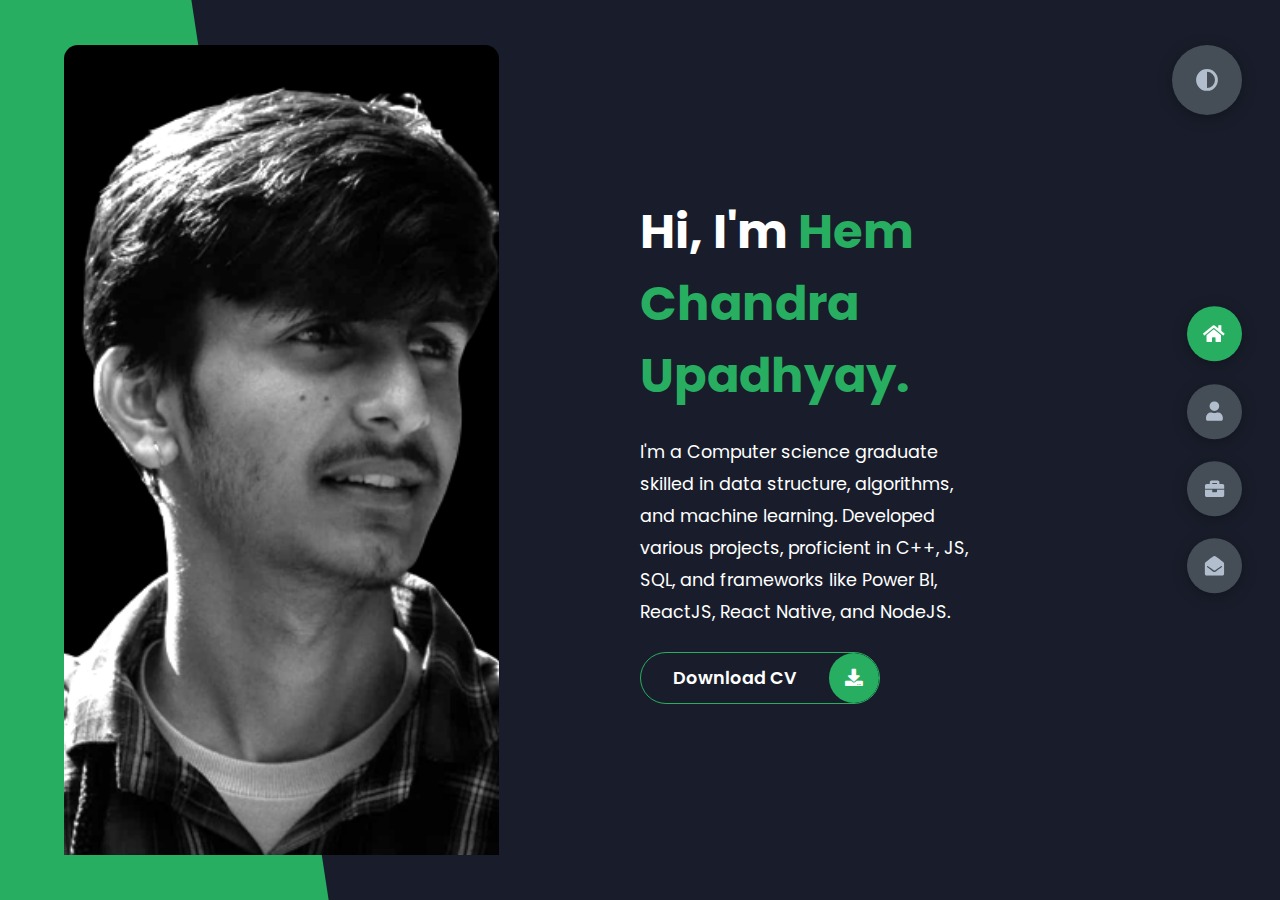
==== index.html @ 03ae7aeb "chg: some change for the file deleted unwnted comments" ====
<!DOCTYPE html>
<html lang="en">
  <head>
    <meta charset="UTF-8" />
    <meta http-equiv="X-UA-Compatible" content="IE=edge" />
    <meta name="viewport" content="width=device-width, initial-scale=1.0" />
    <title>Portfolio</title>
    <link rel="stylesheet" href="styles/styles.css" />
    <link rel="preconnect" href="https://fonts.googleapis.com" />
    <link rel="preconnect" href="https://fonts.gstatic.com" crossorigin />
    <link
      rel="stylesheet"
      href="https://cdnjs.cloudflare.com/ajax/libs/font-awesome/5.15.4/css/all.min.css"
      integrity="sha512-1ycn6IcaQQ40/MKBW2W4Rhis/DbILU74C1vSrLJxCq57o941Ym01SwNsOMqvEBFlcgUa6xLiPY/NS5R+E6ztJQ=="
      crossorigin="anonymous"
      referrerpolicy="no-referrer"
    />
    <link
      href="https://fonts.googleapis.com/css2?family=Poppins:wght@400;500;600;700;800&display=swap"
      rel="stylesheet"
    />
  </head>
  <body class="main-content">
    <header class="container header active" id="home">
      <div class="header-content">
        <div class="left-header">
          <div class="h-shape"></div>
          <div class="image">
            <img src="img/hero.png" alt="" />
          </div>
        </div>
        <div class="right-header">
          <h1 class="name">Hi, I'm <span>Hem Chandra Upadhyay.</span></h1>
          <p>
            I'm a Computer science graduate skilled in data structure,
            algorithms, and machine learning. Developed various projects,
            proficient in C++, JS, SQL, and frameworks like Power BI, ReactJS,
            React Native, and NodeJS.
          </p>
          <div class="btn-con">
            <a
              href="https://drive.google.com/file/d/16_NJJKU7TCB7klhrpzA3A25VIS-F14KP/view?usp=sharing"
              target="_blank"
              class="main-btn"
            >
              <span class="btn-text">Download CV</span>
              <span class="btn-icon"><i class="fas fa-download"></i></span>
            </a>
          </div>
        </div>
      </div>
    </header>
    <main>
      <section class="container about" id="about">
        <div class="main-title">
          <h2>About <span>me</span><span class="bg-text">my stats</span></h2>
        </div>
        <div class="about-container">
          <div class="left-about">
            <h4>Information About me</h4>
            <p>
              I'm a Computer science graduate skilled in data structure,
              algorithms, and machine learning. Developed various projects,
              proficient in C++, JS, SQL, and frameworks like Power BI, ReactJS,
              React Native, and NodeJS.<br />
            </p>
            <div class="btn-con">
              <a
                href="https://drive.google.com/file/d/16_NJJKU7TCB7klhrpzA3A25VIS-F14KP/view?usp=sharing"
                target="_blank"
                class="main-btn"
              >
                <span class="btn-text">Download CV</span>
                <span class="btn-icon"><i class="fas fa-download"></i></span>
              </a>
            </div>
          </div>
          <div class="right-about">
            <div class="about-item">
              <div class="abt-text">
                <p class="large-text">30+</p>
                <p class="small-text">
                  Projects <br />
                  Completed
                </p>
              </div>
            </div>
            <!-- <div class="about-item">
              <div class="abt-text">
                <p class="large-text">10+</p>
                <p class="small-text">
                  Years of <br />
                  experience
                </p>
              </div>
            </div>
            <div class="about-item">
              <div class="abt-text">
                <p class="large-text">300+</p>
                <p class="small-text">
                  Happy <br />
                  Clients
                </p>
              </div>
            </div> -->
            <div class="about-item">
              <div class="abt-text">
                <p class="large-text">350+</p>
                <p class="small-text">
                  Coding <br />
                  Question
                </p>
              </div>
            </div>
          </div>
        </div>
        <div class="about-stats">
          <h4 class="stat-title">My Skills</h4>
          <div class="progress-bars">
            <div class="progress-bar">
              <p class="prog-title">html5</p>
              <div class="progress-con">
                <p class="prog-text">80%</p>
                <div class="progress">
                  <span class="html"></span>
                </div>
              </div>
            </div>
            <div class="progress-bar">
              <p class="prog-title">css3</p>
              <div class="progress-con">
                <p class="prog-text">95%</p>
                <div class="progress">
                  <span class="css"></span>
                </div>
              </div>
            </div>
            <div class="progress-bar">
              <p class="prog-title">javascript</p>
              <div class="progress-con">
                <p class="prog-text">75%</p>
                <div class="progress">
                  <span class="js"></span>
                </div>
              </div>
            </div>
            <div class="progress-bar">
              <p class="prog-title">ReactJS</p>
              <div class="progress-con">
                <p class="prog-text">90%</p>
                <div class="progress">
                  <span class="react"></span>
                </div>
              </div>
            </div>
            <div class="progress-bar">
              <p class="prog-title">NodeJS</p>
              <div class="progress-con">
                <p class="prog-text">87%</p>
                <div class="progress">
                  <span class="node"></span>
                </div>
              </div>
            </div>
            <div class="progress-bar">
              <p class="prog-title">React Native</p>
              <div class="progress-con">
                <p class="prog-text">70%</p>
                <div class="progress">
                  <span class="python"></span>
                </div>
              </div>
            </div>
          </div>
        </div>
        <h4 class="stat-title">Education</h4>
        <div class="timeline">
          <div class="timeline-item">
            <div class="tl-icon">
              <i class="fas fa-briefcase"></i>
            </div>
            <p class="tl-duration">2020 - 2024</p>
            <h5>Bachelor of Technology<span> - Graphic Era Hill University</span></h5>
            <p>
              CGPA/MARK(%): 8.76
            </p>
          </div>
          <div class="timeline-item">
            <div class="tl-icon">
              <i class="fas fa-briefcase"></i>
            </div>
            <p class="tl-duration">2019 - 2020</p>
            <h5>12th CBSE<span> - Maharishi Vidhya Mandir school</span></h5>
            <p>
              CGPA/MARK(%): 75.83%
            </p>
          </div>
          <div class="timeline-item">
            <div class="tl-icon">
              <i class="fas fa-briefcase"></i>
            </div>
            <p class="tl-duration">2017 - 2018</p>
            <h5>10th CBSE<span> - Jim Corbett international school</span></h5>
            <p>
              CGPA/MARK(%): 70.83%
            </p>
          </div>
      </section>
      <section class="container" id="portfolio">
        <div class="main-title">
          <h2>My <span>Projects</span><span class="bg-text">My Work</span></h2>
        </div>
        <p class="port-text">
          Here is some of my work that I've done in various domains.
        </p>
        <div class="portfolios">
          <div class="portfolio-item">
            <div class="image">
              <img src="img/raven.png" alt="" />
            </div>
            <div class="hover-items">
              <h3>Shooting ravens</h3>
              <div class="icons">
                <a href="https://github.com/hemupadhyay26/2d_shooting_game_js" target="_blank" class="icon">
                  <i class="fab fa-github"></i>
                </a>
                <a href="https://hemupadhyay26.github.io/2d_shooting_game_js/" target="_blank" class="icon">
                  <i class="far fa-copy"></i>
                </a>
              </div>
            </div>
          </div>
          <div class="portfolio-item">
            <div class="image">
              <img src="img/port1.jpg" alt="" />
            </div>
            <div class="hover-items">
              <h3>Whatsapp Analyzer</h3>
              <div class="icons">
                <a href="https://github.com/hemupadhyay26/whatsapp_chat-analyzer-24hr-time" target="_blank" class="icon">
                  <i class="fab fa-github"></i>
                </a>
              </div>
            </div>
          </div>
          <div class="portfolio-item">
            <div class="image">
              <img src="img/port2.jpg" alt="" />
            </div>
            <div class="hover-items">
              <h3>Coin Site</h3>
              <div class="icons">
                <a href="https://github.com/hemupadhyay26/Coins-react-app-api-fetching" target="_blank" class="icon">
                  <i class="fab fa-github"></i>
                </a>
                
              </div>
            </div>
          </div>
          <div class="portfolio-item">
            <div class="image">
              <img src="img/port3.jpg" alt="" />
            </div>
            <div class="hover-items">
              <h3>Spam Detection</h3>
              <div class="icons">
                <a href="https://github.com/hemupadhyay26/Text-processing-Naive-Bayes-Spam-Filteration-" target="_blank" class="icon">
                  <i class="fab fa-github"></i>
                </a>
                
              </div>
            </div>
          </div>
          
          <div class="portfolio-item">
            <div class="image">
              <img src="img/port4.jpg" alt="" />
            </div>
            <div class="hover-items">
              <h3>Class booking app</h3>
              <div class="icons">
                <a href="https://github.com/hemupadhyay26/namaste_classroom_react_native" target="_blank" class="icon">
                  <i class="fab fa-github"></i>
                </a>
              </div>
            </div>
          </div>
          
          <div class="portfolio-item">
            <div class="image">
              <img src="img/port7.jpg" alt="" />
            </div>
            <div class="hover-items">
              <h3>More Projects</h3>
              <div class="icons">
                <a href="https://github.com/hemupadhyay26/" target="_blank" class="icon">
                  <i class="fab fa-github"></i>
                </a>
              </div>
            </div>
          </div>
          
      </section>
      
      <section class="container contact" id="contact">
        <div class="contact-container">
          <div class="main-title">
            <h2>Contact <span>Me</span><span class="bg-text">Contact</span></h2>
          </div>
          <div class="contact-content-con">
            <div class="left-contact">
              <h4>Contact me here</h4>
              <p>
                If you like to contact here is my mail id you can mail me your messages.
              </p>
              <div class="contact-info">
                <div class="contact-item">
                  <div class="icon">
                    <i class="fas fa-user-graduate"></i>
                    <span>Education</span>
                  </div>
                  <p>
                    <span> Bachelor in Technology (CSE)</span>
                  </p>
                </div>
                
                <div class="contact-item">
                  <div class="icon">
                    <i class="fas fa-globe-africa"></i>
                    <span>Languages</span>
                  </div>
                  <p>
                    <span>English, Hindi</span>
                  </p>
                </div>
              </div>
              <div class="contact-icons">
                <div class="contact-icon">
                  <a href="https://github.com/hemupadhyay26" target="_blank">
                    <i class="fab fa-github"></i>
                  </a>
                  <a href="https://twitter.com/hemupadhyay444" target="_blank">
                    <i class="fab fa-twitter"></i>
                  </a>
                  <a href="https://www.linkedin.com/in/hem-upadhyay-4460b31b9/" target="_blank">
                    <i class="fab fa-linkedin"></i>
                  </a>
                  <a href="https://www.instagram.com/hem_upadhyay_2.32/" target="_blank">
                    <i class="fab fa-instagram"></i>
                  </a>
                </div>
              </div>
            </div>
            <div class="right-contact">
              
                <div class="contact-info-upper-container">
                  <div class="contact-info-container">
                    <i class="fas fa-envelope"></i>
                    
                    <p><a href="mailto:hemupadhyay444@gmail.com">MailME@gmail.com</a></p>
                  </div>
                </div>
                <div class="submit-btn">
                  <a href="https://drive.google.com/file/d/16_NJJKU7TCB7klhrpzA3A25VIS-F14KP/view?usp=sharing"
                    target="_blank" class="main-btn">
                    <span class="btn-text">Download CV</span>
                    <span class="btn-icon"
                      ><i class="fas fa-download"></i
                    ></span>
                  </a>
                </div>
            </div>
          </div>
        </div>
      </section>
    </main>

    <div class="controls">
      <div class="control active-btn" data-id="home">
        <i class="fas fa-home"></i>
      </div>
      <div class="control" data-id="about">
        <i class="fas fa-user"></i>
      </div>
      <div class="control" data-id="portfolio">
        <i class="fas fa-briefcase"></i>
      </div>
      <div class="control" data-id="contact">
        <i class="fas fa-envelope-open"></i>
      </div>
    </div>
    <div class="theme-btn">
      <i class="fas fa-adjust"></i>
    </div>
    <script src="app.js"></script>
  </body>
</html>
---- styles/styles.css ----
* {
  margin: 0;
  padding: 0;
  box-sizing: border-box;
  list-style: none;
}

:root {
  --color-primary: #191d2b;
  --color-secondary: #27ae60;
  --color-white: #ffffff;
  --color-black: #000;
  --color-grey0: #f8f8f8;
  --color-grey-1: #dbe1e8;
  --color-grey-2: #b2becd;
  --color-grey-3: #6c7983;
  --color-grey-4: #454e56;
  --color-grey-5: #2a2e35;
  --color-grey-6: #12181b;
  --br-sm-2: 14px;
  --box-shadow-1: 0 3px 15px rgba(0, 0, 0, 0.3);
}

.light-mode {
  --color-primary: #ffffff;
  --color-secondary: #f56692;
  --color-white: #454e56;
  --color-black: #000;
  --color-grey0: #f8f8f8;
  --color-grey-1: #6c7983;
  --color-grey-2: #6c7983;
  --color-grey-3: #6c7983;
  --color-grey-4: #454e56;
  --color-grey-5: #f8f8f8;
  --color-grey-6: #12181b;
}

body {
  background-color: var(--color-primary);
  font-family: "Poppins", sans-serif;
  font-size: 1.1rem;
  color: var(--color-white);
  transition: all 0.4s ease-in-out;
}

a {
  display: inline-block;
  text-decoration: none;
  color: inherit;
  font-family: inherit;
}

header {
  min-height: 100vh;
  color: var(--color-white);
  overflow: hidden;
  padding: 0 !important;
}

section {
  min-height: 100vh;
  width: 100%;
  position: absolute;
  left: 0;
  top: 0;
  padding: 3rem 18rem;
}

.container {
  display: none;
  transform: translateY(-100%) scale(0);
  transition: all 0.4s ease-in-out;
  background-color: var(--color-primary);
}

.active {
  display: block;
  animation: appear 1s ease-in-out;
  transform: translateY(0) scaleY(1);
}
@keyframes appear {
  0% {
    transform: translateY(-100%) scaleY(0);
  }
  100% {
    transform: translateY(0) scaleY(1);
  }
}

.controls {
  position: fixed;
  z-index: 10;
  top: 50%;
  right: 3%;
  display: flex;
  flex-direction: column;
  align-items: center;
  justify-content: center;
  transform: translateY(-50%);
}
.controls .control {
  padding: 1rem;
  cursor: pointer;
  background-color: var(--color-grey-4);
  width: 55px;
  height: 55px;
  border-radius: 50%;
  display: flex;
  justify-content: center;
  align-items: center;
  margin: 0.7rem 0;
  box-shadow: var(--box-shadow-1);
}
.controls .control i {
  font-size: 1.2rem;
  color: var(--color-grey-2);
  pointer-events: none;
}
.controls .active-btn {
  background-color: var(--color-secondary);
  transition: all 0.4s ease-in-out;
}
.controls .active-btn i {
  color: var(--color-white);
}

.theme-btn {
  top: 5%;
  right: 3%;
  width: 70px;
  height: 70px;
  border-radius: 50%;
  background-color: var(--color-grey-4);
  cursor: pointer;
  position: fixed;
  display: flex;
  justify-content: center;
  align-items: center;
  box-shadow: 0 3px 15px rgba(0, 0, 0, 0.3);
  transition: all 0.1s ease-in-out;
}
.theme-btn:active {
  transform: translateY(-3px);
}
.theme-btn i {
  font-size: 1.4rem;
  color: var(--color-grey-2);
  pointer-events: none;
}

/*Header-content*/
.header-content {
  display: grid;
  grid-template-columns: repeat(2, 1fr);
  min-height: 100vh;
}
.header-content .left-header {
  display: flex;
  align-items: center;
  position: relative;
}
.header-content .left-header .h-shape {
  transition: all 0.4s ease-in-out;
  width: 65%;
  height: 100%;
  background-color: var(--color-secondary);
  position: absolute;
  left: 0;
  top: 0;
  z-index: -1;
  clip-path: polygon(0 0, 46% 0, 79% 100%, 0% 100%);
}
.header-content .left-header .image {
  border-radius: var(--br-sm-2);
  height: 90%;
  width: 68%;
  margin-left: 4rem;
  background-color: var(--color-black);
  transition: all 0.4s ease-in-out;
}
.header-content .left-header .image img {
  width: 100%;
  height: 100%;
  object-fit: cover;
  transition: all 0.4s ease-in-out;
  filter: grayscale(100%);
}
.header-content .left-header .image img:hover {
  filter: grayscale(0);
}
.header-content .right-header {
  display: flex;
  flex-direction: column;
  justify-content: center;
  padding-right: 18rem;
}
.header-content .right-header .name {
  font-size: 3rem;
}
.header-content .right-header .name span {
  color: var(--color-secondary);
}
.header-content .right-header p {
  margin: 1.5rem 0;
  line-height: 2rem;
}

/*About*/
.about-container {
  display: grid;
  grid-template-columns: repeat(2, 1fr);
  padding-top: 3.5rem;
  padding-bottom: 5rem;
}
.about-container .right-about {
  display: grid;
  grid-template-columns: repeat(2, 1fr);
  grid-gap: 2rem;
}
.about-container .right-about .about-item {
  border: 1px solid var(--color-grey-5);
  border-radius: 5px;
  transition: all 0.4s ease-in-out;
  box-shadow: 1px 2px 15px rgba(0, 0, 0, 0.1);
}
.about-container .right-about .about-item:hover {
  cursor: default;
  transform: translateY(-5px);
  border: 1px solid var(--color-secondary);
  box-shadow: 1px 4px 15px rgba(0, 0, 0, 0.32);
}
.about-container .right-about .about-item .abt-text {
  padding: 1.5rem;
  display: flex;
  flex-direction: column;
}
.about-container .right-about .about-item .abt-text .large-text {
  font-size: 3rem;
  font-weight: 700;
  color: var(--color-secondary);
}
.about-container .right-about .about-item .abt-text .small-text {
  padding-left: 3rem;
  position: relative;
  text-transform: uppercase;
  font-size: 1.2rem;
  color: var(--color-grey-1);
  letter-spacing: 2px;
}
.about-container .right-about .about-item .abt-text .small-text::before {
  content: "";
  position: absolute;
  left: 0;
  top: 15px;
  width: 2rem;
  height: 2px;
  background-color: var(--color-grey-5);
}
.about-container .left-about {
  padding-right: 5rem;
}
.about-container .left-about p {
  line-height: 2rem;
  padding: 1rem;
  color: var(--color-grey-1);
}
.about-container .left-about h4 {
  font-size: 2rem;
  text-transform: uppercase;
}

.about-stats {
  padding-bottom: 4rem;
}
.about-stats .progress-bars {
  display: grid;
  grid-template-columns: repeat(2, 1fr);
  grid-gap: 2rem;
}
.about-stats .progress-bars .progress-bar {
  display: flex;
  flex-direction: column;
}
.about-stats .progress-bars .progress-bar .prog-title {
  text-transform: uppercase;
  font-weight: 500;
}
.about-stats .progress-bars .progress-bar .progress-con {
  display: flex;
  align-items: center;
}
.about-stats .progress-bars .progress-bar .progress-con .prog-text {
  color: var(--color-grey-2);
}
.about-stats .progress-bars .progress-bar .progress-con .progress {
  width: 100%;
  height: 0.45rem;
  background-color: var(--color-grey-4);
  margin-left: 1rem;
  position: relative;
}
.about-stats .progress-bars .progress-bar .progress-con .progress span {
  position: absolute;
  top: 0;
  left: 0;
  height: 100%;
  background-color: var(--color-secondary);
  transition: all 0.4s ease-in-out;
  width: 60%;
}
.about-stats .progress-bars .progress-bar .progress-con .progress .html {
  width: 80%;
}
.about-stats .progress-bars .progress-bar .progress-con .progress .css {
  width: 95%;
}
.about-stats .progress-bars .progress-bar .progress-con .progress .js {
  width: 75%;
}
.about-stats .progress-bars .progress-bar .progress-con .progress .react {
  width: 90%;
}
.about-stats .progress-bars .progress-bar .progress-con .progress .node {
  width: 87%;
}
.about-stats .progress-bars .progress-bar .progress-con .progress .python {
  width: 70%;
}

.stat-title {
  text-transform: uppercase;
  font-size: 1.4rem;
  text-align: center;
  padding: 3.5rem 0;
  position: relative;
}
.stat-title::before {
  content: "";
  position: absolute;
  left: 50%;
  top: 0;
  width: 40%;
  height: 1px;
  background-color: var(--color-grey-5);
  transform: translateX(-50%);
}

/*Timeline*/
.timeline {
  display: grid;
  grid-template-columns: repeat(2, 1fr);
  grid-gap: 2rem;
  padding-bottom: 3rem;
}
.timeline .timeline-item {
  position: relative;
  padding-left: 3rem;
  border-left: 1px solid var(--color-grey-5);
}
.timeline .timeline-item .tl-icon {
  position: absolute;
  left: -27px;
  top: 0;
  background-color: var(--color-secondary);
  width: 50px;
  height: 50px;
  border-radius: 50%;
  display: flex;
  align-items: center;
  justify-content: center;
}
.timeline .timeline-item .tl-icon i {
  font-size: 1.3rem;
}
.timeline .timeline-item .tl-duration {
  padding: 0.2rem 0.6rem;
  background-color: var(--color-grey-5);
  border-radius: 15px;
  display: inline-block;
  font-size: 0.8rem;
  text-transform: uppercase;
  font-weight: 500;
}
.timeline .timeline-item h5 {
  padding: 1rem 0;
  text-transform: uppercase;
  font-size: 1.3rem;
  font-weight: 600;
}
.timeline .timeline-item h5 span {
  color: var(--color-grey-2);
  font-weight: 500;
  font-size: 1.2rem;
}
.timeline .timeline-item p {
  color: var(--color-grey-2);
}

.port-text {
  padding: 2rem 0;
  text-align: center;
}

.portfolios {
  display: grid;
  grid-template-columns: repeat(3, 1fr);
  grid-gap: 2rem;
  margin-top: 3rem;
}
.portfolios .portfolio-item {
  position: relative;
  border-radius: 15px;
}
.portfolios .portfolio-item img {
  width: 100%;
  height: 300px;
  object-fit: cover;
  border-radius: 15px;
}
.portfolios .portfolio-item .hover-items {
  width: 100%;
  height: 100%;
  background-color: var(--color-secondary);
  position: absolute;
  left: 0;
  top: 0;
  border-radius: 15px;
  display: flex;
  justify-content: center;
  align-items: center;
  flex-direction: column;
  opacity: 0;
  transform: scale(0);
  transition: all 0.4s ease-in-out;
}
.portfolios .portfolio-item .hover-items h3 {
  font-size: 1.5rem;
  color: var(--color-white);
  margin-bottom: 1.5rem;
}
.portfolios .portfolio-item .hover-items .icons {
  display: flex;
  justify-content: center;
  align-items: center;
}
.portfolios .portfolio-item .hover-items .icons .icon {
  background-color: var(--color-primary);
  border-radius: 50%;
  width: 50px;
  height: 50px;
  display: flex;
  align-items: center;
  justify-content: center;
  margin: 0 1rem;
  cursor: pointer;
  transition: all 0.4s ease-in-out;
}
.portfolios .portfolio-item .hover-items .icons .icon i {
  font-size: 1.5rem;
  color: var(--color-white);
  margin: 0 1rem;
}
.portfolios .portfolio-item .hover-items .icons .icon:hover {
  background-color: var(--color-white);
}
.portfolios .portfolio-item .hover-items .icons .icon:hover i {
  color: var(--color-primary);
}

.portfolio-item:hover .hover-items {
  opacity: 1;
  transform: scale(1);
}

.blogs {
  display: grid;
  grid-template-columns: repeat(3, 1fr);
  grid-gap: 2rem;
  margin-top: 3rem;
}
.blogs .blog {
  position: relative;
  background-color: var(--color-grey-5);
  border-radius: 5px;
  box-shadow: 1px 1px 20px rgba(0, 0, 0, 0.1);
  transition: all 0.4s ease-in-out;
}
.blogs .blog:hover {
  box-shadow: 1px 1px 20px rgba(0, 0, 0, 0.3);
  transform: translateY(-5px);
  transition: all 0.4s ease-in-out;
}
.blogs .blog:hover img {
  filter: grayscale(0);
  transform: scale(1.1);
  box-shadow: 0px 4px 15px rgba(0, 0, 0, 0.8);
}
.blogs .blog img {
  width: 100%;
  height: 300px;
  object-fit: cover;
  border-top-left-radius: 5px;
  border-top-right-radius: 5px;
  filter: grayscale(100%);
  transition: all 0.4s ease-in-out;
}
.blogs .blog .blog-text {
  margin-top: -7px;
  padding: 1.1rem;
  border-top: 8px solid var(--color-secondary);
}
.blogs .blog .blog-text h4 {
  font-size: 1.5rem;
  margin-bottom: 0.7rem;
  transition: all 0.4s ease-in-out;
  cursor: pointer;
}
.blogs .blog .blog-text h4:hover {
  color: var(--color-secondary);
}
.blogs .blog .blog-text p {
  color: var(--color-grey-2);
  line-height: 2rem;
  padding-bottom: 1rem;
}

.contact-content-con {
  display: flex;
  padding-top: 3.5rem;
}
.contact-content-con .left-contact {
  flex: 2;
}
.contact-content-con .left-contact h4 {
  margin-top: 1rem;
  font-size: 2rem;
  text-transform: uppercase;
}
.contact-content-con .left-contact p {
  margin: 1rem 0;
  line-height: 2rem;
}
.contact-content-con .left-contact .contact-info .contact-item {
  /* display: flex; */
  align-items: center;
  /* justify-content: space-between; */
}
.contact-content-con .left-contact .contact-info .contact-item p {
  margin: 0.3rem 0 !important;
  padding: 0 !important;
}
.contact-content-con .left-contact .contact-info .contact-item .icon {
  display: grid;
  grid-template-columns: 40px 1fr;
}
.contact-content-con .left-contact .contact-info .contact-item .icon i {
  display: flex;
  align-items: center;
  font-size: 1.3rem;
}
.contact-content-con .left-contact .contact-icon {
  display: flex;
  margin-top: 2rem;
}
.contact-content-con .left-contact .contact-icon a {
  display: flex;
  align-items: center;
  color: var(--color-white);
  background-color: var(--color-grey-5);
  cursor: pointer;
  justify-content: center;
  width: 50px;
  height: 50px;
  border-radius: 50%;
  margin: 0 0.4rem;
  transition: all 0.4s ease-in-out;
}
.contact-content-con .left-contact .contact-icon a:hover {
  background-color: var(--color-secondary);
}
.contact-content-con .left-contact .contact-icon a:hover i {
  color: var(--color-primary);
}
.contact-content-con .left-contact .contact-icon a i {
  display: flex;
  align-items: center;
  justify-content: center;
  font-size: 1.3rem;
}
.contact-content-con .right-contact {
  flex: 3;
  margin-left: 3rem;
}
.contact-content-con .right-contact .input-control {
  margin: 1.5rem 0;
}
.contact-content-con .right-contact .input-control input,
.contact-content-con .right-contact .input-control textarea {
  border-radius: 30px;
  font-weight: inherit;
  font-size: inherit;
  font-family: inherit;
  padding: 0.8rem 1.1rem;
  outline: none;
  border: none;
  background-color: var(--color-grey-5);
  width: 100%;
  color: var(--color-white);
  resize: none;
}
.contact-content-con .right-contact .i-c-2 {
  display: flex;
  justify-content: "space-between";
}
.contact-content-con .right-contact .i-c-2 :last-child {
  margin-left: 1.5rem;
}
.contact-content-con .right-contact .submit-btn {
  display: flex;
  justify-content: flex-start;
}

/*Independed components*/
.btn-con {
  display: flex;
  align-self: flex-start;
}

.main-btn {
  border-radius: 30px;
  color: inherit;
  font-weight: 600;
  position: relative;
  border: 1px solid var(--color-secondary);
  display: flex;
  align-self: flex-start;
  align-items: center;
  overflow: hidden;
}
.main-btn .btn-text {
  padding: 0 2rem;
}
.main-btn .btn-icon {
  background-color: var(--color-secondary);
  display: flex;
  align-items: center;
  justify-content: center;
  border-radius: 50%;
  padding: 1rem;
}
.main-btn::before {
  content: "";
  position: absolute;
  top: 0;
  right: 0;
  transform: translateX(100%);
  transition: all 0.4s ease-out;
  z-index: -1;
}
.main-btn:hover {
  transition: all 0.4s ease-out;
}
.main-btn:hover::before {
  width: 100%;
  height: 100%;
  background-color: var(--color-secondary);
  transform: translateX(0);
  transition: all 0.4s ease-out;
}

.main-title {
  text-align: center;
}
.main-title h2 {
  position: relative;
  text-transform: uppercase;
  font-size: 4rem;
  font-weight: 700;
}
.main-title h2 span {
  color: var(--color-secondary);
}
.main-title h2 .bg-text {
  position: absolute;
  top: 50%;
  left: 50%;
  color: var(--color-grey-5);
  transition: all 0.4s ease-in-out;
  z-index: -1;
  transform: translate(-50%, -50%);
  font-weight: 800;
  font-size: 6.3rem;
}

.about-container .left-about p {
  padding-left: 0;
}

.contact-info-upper-container {
  display: flex;
  justify-content: center;
  border-radius: 2rem;
  border: rgb(53, 53, 53) 0.1rem solid;
  border-color: rgb(163, 163, 163);
  background: (250, 250, 250);
  margin: 2rem auto;
  padding: 0.5rem;
}

.contact-info-container {
  display: flex;
  align-items: center;
  justify-content: center;
  gap: 0.5rem;
  margin: 1rem;
}

.contact-info-container p {
  font-size: larger;
}

@media screen and (max-width: 600px) {
  header {
    padding: 0 !important;
  }

  .theme-btn {
    width: 50px;
    height: 50px;
  }

  .header-content {
    grid-template-columns: repeat(1, 1fr);
    padding-bottom: 6rem;
  }

  .left-header .h-shape {
    display: none;
  }

  .right-header {
    grid-row: 1;
    padding-right: 0rem !important;
    width: 90%;
    margin: 0 auto;
  }
  .right-header .name {
    font-size: 2.5rem !important;
    text-align: center;
    padding-top: 3rem;
  }

  .header-content .left-header .image {
    margin: 0 auto;
    width: 90%;
  }

  .controls {
    top: auto;
    bottom: 0;
    flex-direction: row;
    justify-content: center;
    left: 50%;
    transform: translateX(-50%);
    width: 100%;
    background-color: var(--color-grey-5);
  }
  .controls .control {
    margin: 1rem 0.3rem;
  }

  .about-container {
    grid-template-columns: repeat(1, 1fr);
  }
  .about-container .right-about {
    grid-template-columns: repeat(1, 1fr);
    padding-top: 2.5rem;
  }
  .about-container .left-about {
    padding-right: 0;
  }
  .about-container .left-about p {
    padding-left: 0;
  }

  .timeline {
    grid-template-columns: repeat(1, 1fr);
    padding-bottom: 6rem;
  }

  .container {
    padding: 2rem 2.5rem !important;
  }

  .about-stats .progress-bars {
    grid-template-columns: repeat(1, 1fr);
  }

  .portfolios {
    grid-template-columns: repeat(1, 1fr);
    padding-bottom: 6rem;
    margin-top: 1rem;
  }

  .blogs {
    grid-template-columns: repeat(1, 1fr);
    padding-bottom: 6rem;
  }

  .contact-content-con {
    flex-direction: column;
  }
  .contact-content-con .right-contact {
    margin-left: 0;
    margin-top: 2.5rem;
  }

  .contact-content-con .right-contact .i-c-2 {
    flex-direction: column;
  }

  .contact-content-con .right-contact .i-c-2 :last-child {
    margin-left: 0;
    margin-top: 1.5rem;
  }

  .contact-content-con .right-contact {
    margin-bottom: 6rem;
  }

  .contact-item {
    flex-direction: column;
    margin: 1rem 0;
  }
  .contact-item p {
    font-size: 15px;
    color: var(--color-grey-2);
  }
  .contact-item span {
    font-size: 15px;
  }
  .contact-item .icon {
    grid-template-columns: 25px 1fr;
  }

  .main-title h2 {
    font-size: 2rem;
  }
  .main-title h2 span {
    font-size: 2.3rem;
  }
  .main-title h2 .bg-text {
    font-size: 2.3rem;
  }
}
@media screen and (max-width: 1432px) {
  .container {
    padding: 7rem 11rem;
  }

  .contact-content-con {
    flex-direction: column;
  }
  .contact-content-con .right-contact {
    margin-left: 0;
    margin-top: 2.5rem;
  }

  .contact-content-con .right-contact .i-c-2 {
    flex-direction: column;
  }

  .contact-content-con .right-contact .i-c-2 :last-child {
    margin-left: 0;
    margin-top: 1.5rem;
  }

  .contact-content-con .right-contact {
    margin-bottom: 6rem;
  }

  .main-title h2 .bg-text {
    font-size: 5.5rem;
  }
}
@media screen and (max-width: 1250px) {
  .blogs {
    grid-template-columns: repeat(2, 1fr);
    margin-top: 6rem;
  }

  .portfolios {
    grid-template-columns: repeat(2, 1fr);
  }

  .header-content .right-header {
    padding-right: 9rem;
  }
}
@media screen and (max-width: 660px) {
  .blogs {
    grid-template-columns: repeat(1, 1fr);
  }

  .portfolios {
    grid-template-columns: repeat(1, 1fr);
  }
}
@media screen and (max-width: 1070px) {
  .about-container {
    grid-template-columns: repeat(1, 1fr);
  }
  .about-container .right-about {
    padding-top: 2.5rem;
  }

  .main-title h2 {
    font-size: 4rem;
  }
  .main-title h2 span {
    font-size: 4rem;
  }
  .main-title h2 .bg-text {
    font-size: 4.5rem;
  }
}
@media screen and (max-width: 970px) {
  .container {
    padding: 7rem 6rem;
  }

  .about-container .left-about {
    padding-right: 0rem;
  }

  .header-content {
    grid-template-columns: repeat(1, 1fr);
    padding-bottom: 6rem;
  }

  .left-header .h-shape {
    display: none;
  }
  .left-header .image {
    width: 90% !important;
    margin: 0 auto !important;
  }

  .right-header {
    grid-row: 1;
    padding-right: 0rem !important;
    width: 90%;
    margin: 0 auto;
  }
  .right-header .name {
    font-size: 2.5rem !important;
    text-align: center;
    padding-top: 3rem;
  }
}
@media screen and (max-width: 700px) {
  .container {
    padding: 7rem 3rem;
  }

  .about-stats .progress-bars {
    grid-template-columns: repeat(1, 1fr);
  }

  .about-container .right-about {
    grid-template-columns: repeat(1, 1fr);
  }

  .timeline {
    grid-template-columns: repeat(1, 1fr);
  }

  .main-title h2 {
    font-size: 3rem;
  }
  .main-title h2 span {
    font-size: 3rem;
  }
  .main-title h2 .bg-text {
    font-size: 4rem;
  }
}

/*# sourceMappingURL=styles.css.map */
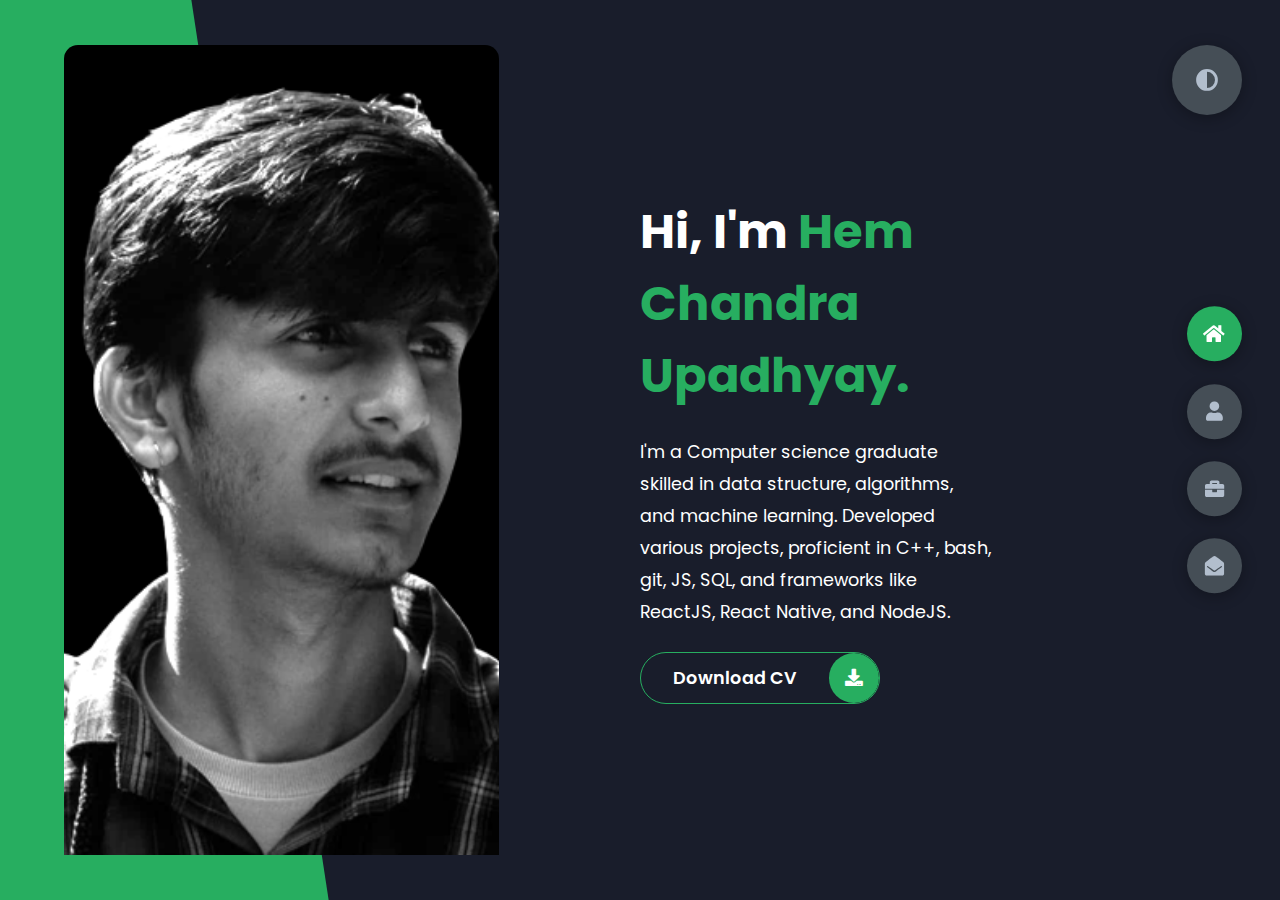
==== commit 8a7a79a8: "chg: data correction" ====
--- a/index.html
+++ b/index.html
@@ -33,9 +33,9 @@
           <h1 class="name">Hi, I'm <span>Hem Chandra Upadhyay.</span></h1>
           <p>
             I'm a Computer science graduate skilled in data structure,
-            algorithms, and machine learning. Developed various projects,
-            proficient in C++, JS, SQL, and frameworks like Power BI, ReactJS,
-            React Native, and NodeJS.
+              algorithms, and machine learning. Developed various projects,
+              proficient in C++, bash, git, JS, SQL, and frameworks like ReactJS,
+              React Native, and NodeJS.
           </p>
           <div class="btn-con">
             <a
@@ -61,7 +61,7 @@
             <p>
               I'm a Computer science graduate skilled in data structure,
               algorithms, and machine learning. Developed various projects,
-              proficient in C++, JS, SQL, and frameworks like Power BI, ReactJS,
+              proficient in C++, bash, git, JS, SQL, and frameworks like ReactJS,
               React Native, and NodeJS.<br />
             </p>
             <div class="btn-con">
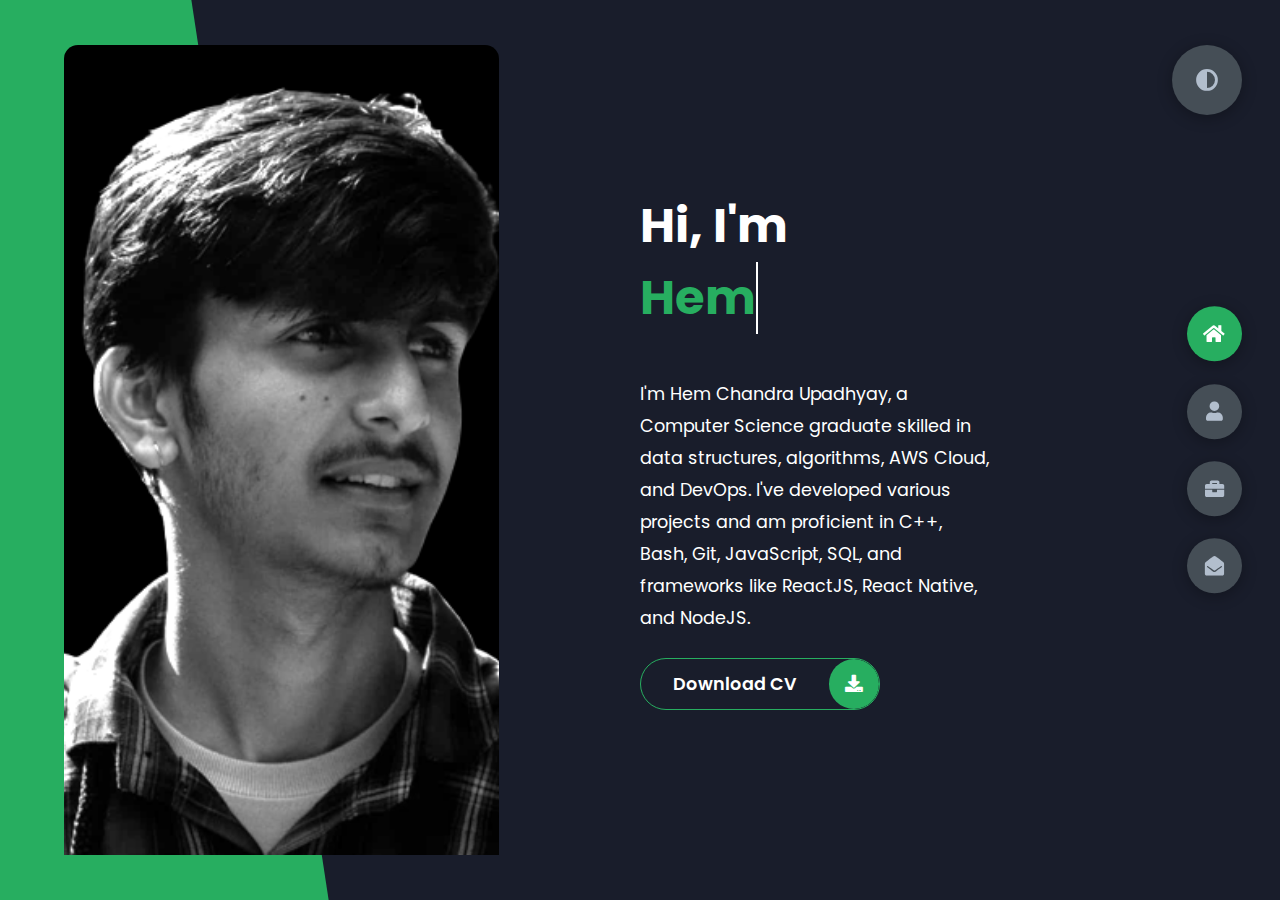
==== commit e5321be9: "add: intro animation and card in skills section" ====
--- a/index.html
+++ b/index.html
@@ -30,12 +30,11 @@
           </div>
         </div>
         <div class="right-header">
-          <h1 class="name">Hi, I'm <span>Hem Chandra Upadhyay.</span></h1>
+          <h1 class="name">Hi, I'm <br/><span id="dynamic-text">Hem Chandra Upadhyay.</span></h1>
           <p>
-            I'm a Computer science graduate skilled in data structure,
-              algorithms, and machine learning. Developed various projects,
-              proficient in C++, bash, git, JS, SQL, and frameworks like ReactJS,
-              React Native, and NodeJS.
+            I'm Hem Chandra Upadhyay, a Computer Science graduate skilled in data structures, algorithms, AWS Cloud, and DevOps.
+            I've developed various projects and am proficient in C++, Bash, Git, JavaScript, SQL, and frameworks 
+            like ReactJS, React Native, and NodeJS.
           </p>
           <div class="btn-con">
             <a
@@ -59,10 +58,9 @@
           <div class="left-about">
             <h4>Information About me</h4>
             <p>
-              I'm a Computer science graduate skilled in data structure,
-              algorithms, and machine learning. Developed various projects,
-              proficient in C++, bash, git, JS, SQL, and frameworks like ReactJS,
-              React Native, and NodeJS.<br />
+              I'm Hem Chandra Upadhyay, a Computer Science graduate skilled in data structures, algorithms, AWS Cloud, and DevOps.
+              I've developed various projects and am proficient in C++, Bash, Git, JavaScript, SQL, and frameworks 
+              like ReactJS, React Native, and NodeJS.<br />
             </p>
             <div class="btn-con">
               <a
@@ -116,63 +114,40 @@
         </div>
         <div class="about-stats">
           <h4 class="stat-title">My Skills</h4>
-          <div class="progress-bars">
-            <div class="progress-bar">
-              <p class="prog-title">html5</p>
-              <div class="progress-con">
-                <p class="prog-text">80%</p>
-                <div class="progress">
-                  <span class="html"></span>
-                </div>
-              </div>
-            </div>
-            <div class="progress-bar">
-              <p class="prog-title">css3</p>
-              <div class="progress-con">
-                <p class="prog-text">95%</p>
-                <div class="progress">
-                  <span class="css"></span>
-                </div>
-              </div>
-            </div>
-            <div class="progress-bar">
-              <p class="prog-title">javascript</p>
-              <div class="progress-con">
-                <p class="prog-text">75%</p>
-                <div class="progress">
-                  <span class="js"></span>
-                </div>
-              </div>
-            </div>
-            <div class="progress-bar">
-              <p class="prog-title">ReactJS</p>
-              <div class="progress-con">
-                <p class="prog-text">90%</p>
-                <div class="progress">
-                  <span class="react"></span>
-                </div>
-              </div>
-            </div>
-            <div class="progress-bar">
-              <p class="prog-title">NodeJS</p>
-              <div class="progress-con">
-                <p class="prog-text">87%</p>
-                <div class="progress">
-                  <span class="node"></span>
-                </div>
-              </div>
-            </div>
-            <div class="progress-bar">
-              <p class="prog-title">React Native</p>
-              <div class="progress-con">
-                <p class="prog-text">70%</p>
-                <div class="progress">
-                  <span class="python"></span>
-                </div>
-              </div>
-            </div>
-          </div>
-        </div>
+          <div class="tech-cards">
+            <div class="tech-card">
+              <img src="https://cdn-icons-png.flaticon.com/512/1216/1216733.png" alt="HTML5 Logo" class="tech-logo">
+              <p class="tech-title">HTML5</p>
+              <a href="https://developer.mozilla.org/en-US/docs/Web/Guide/HTML/HTML5" class="tech-link" target="_blank">Learn more</a>
+            </div>
+            <div class="tech-card">
+              <img src="https://cdn-icons-png.flaticon.com/512/732/732190.png" alt="CSS3 Logo" class="tech-logo">
+              <p class="tech-title">CSS3</p>
+              <a href="https://developer.mozilla.org/en-US/docs/Web/CSS" class="tech-link" target="_blank">Learn more</a>
+            </div>
+            <div class="tech-card">
+              <img src="https://cdn-icons-png.flaticon.com/512/5968/5968292.png" alt="JavaScript Logo" class="tech-logo">
+              <p class="tech-title">JavaScript</p>
+              <a href="https://developer.mozilla.org/en-US/docs/Web/JavaScript" class="tech-link" target="_blank">Learn more</a>
+            </div>
+            <div class="tech-card">
+              <img src="https://cdn-icons-png.flaticon.com/512/1126/1126012.png" alt="ReactJS Logo" class="tech-logo">
+              <p class="tech-title">ReactJS</p>
+              <a href="https://reactjs.org/" class="tech-link" target="_blank">Learn more</a>
+            </div>
+            <div class="tech-card">
+              <img src="https://cdn-icons-png.flaticon.com/512/919/919825.png" alt="NodeJS Logo" class="tech-logo">
+              <p class="tech-title">NodeJS</p>
+              <a href="https://nodejs.org/" class="tech-link" target="_blank">Learn more</a>
+            </div>
+            <div class="tech-card">
+              <img src="https://reactnative.dev/img/header_logo.svg" alt="React Native Logo" class="tech-logo">
+              <p class="tech-title">React Native</p>
+              <a href="https://reactnative.dev/" class="tech-link" target="_blank">Learn more</a>
+            </div>
+          </div>
+        </div>
+        
         <h4 class="stat-title">Education</h4>
         <div class="timeline">
           <div class="timeline-item">
--- a/styles/styles.css
+++ b/styles/styles.css
@@ -986,4 +986,81 @@
   }
 }
 
+#dynamic-text {
+  border-right: 2px solid white;
+  white-space: nowrap;
+  overflow: hidden;
+  display: inline-block;
+  animation: blink-caret 0.75s step-end infinite;
+}
+
+@keyframes blink-caret {
+  from, to {
+    border-color: transparent;
+  }
+  50% {
+    border-color: white;
+  }
+}
+
+
+.about-stats {
+  padding: 20px;
+  background-color: var(--color-primary);
+  color: var(--color-primary);
+}
+
+.stat-title {
+  text-align: center;
+  margin-bottom: 20px;
+  font-size: 24px;
+  color: var(--color-secondary);
+}
+
+.tech-cards {
+  display: flex;
+  flex-wrap: wrap;
+  justify-content: center;
+  gap: 20px;
+}
+
+.tech-card {
+  background-color: var(--color-primary);
+  border: 1px solid var(--color-grey-1);
+  border-radius: var(--br-sm-2);
+  padding: 20px;
+  text-align: center;
+  width: 150px;
+  box-shadow: var(--box-shadow-1);
+  transition: transform 0.3s, background-color 0.3s, color 0.3s;
+  color: var(--color-white);
+}
+
+.tech-card:hover {
+  transform: translateY(-5px);
+  background-color: var(--color-secondary);
+  color: var(--color-black);
+}
+
+.tech-logo {
+  width: 50px;
+  height: 50px;
+  margin-bottom: 10px;
+}
+
+.tech-title {
+  font-size: 18px;
+  margin-bottom: 10px;
+}
+
+.tech-link {
+  text-decoration: none;
+  color: var(--color-secondary);
+  font-size: 14px;
+}
+
+.tech-link:hover {
+  color: var(--color-white);  
+  text-decoration: underline;
+}
 /*# sourceMappingURL=styles.css.map */
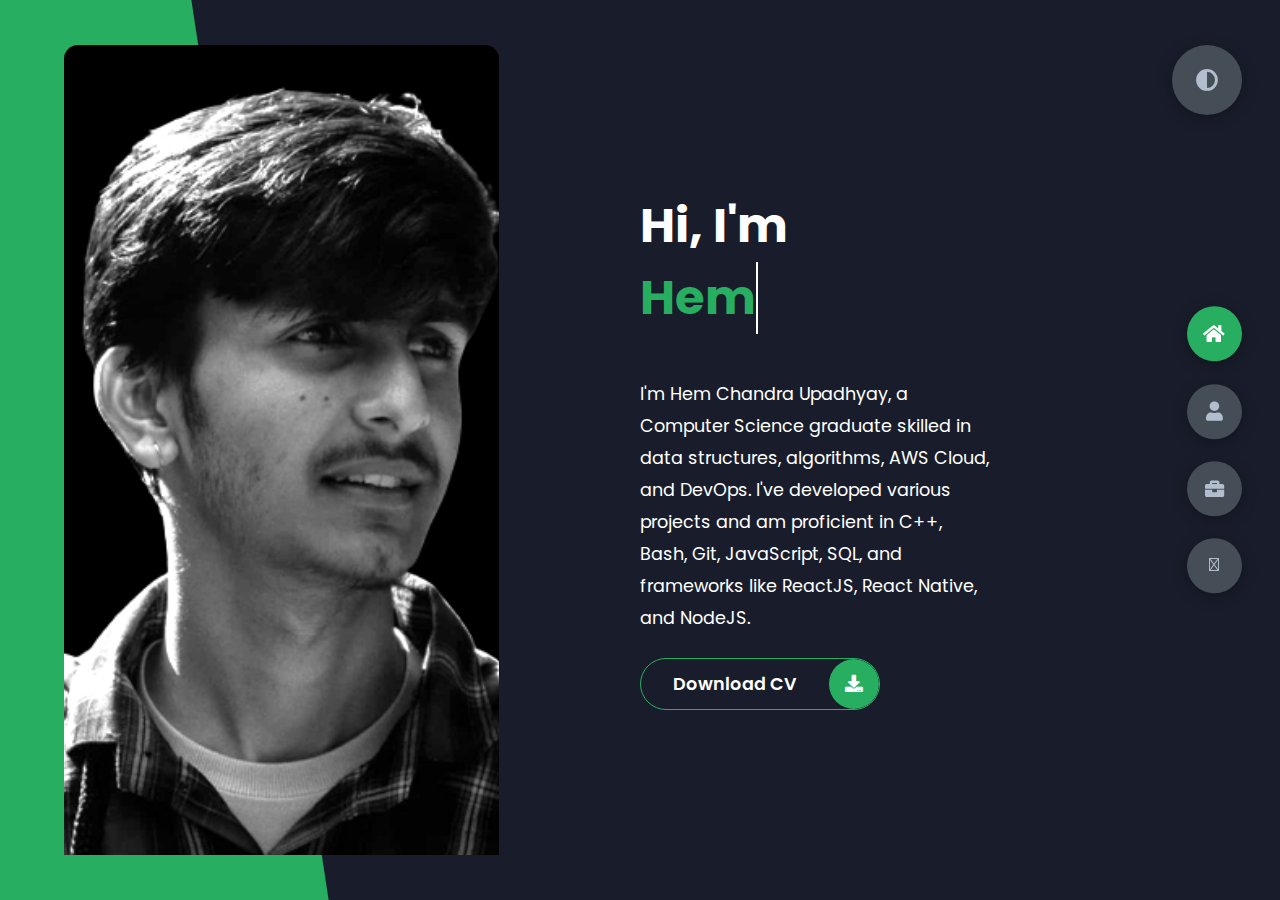
==== commit 6e347e9f: "add: terminal intraction" ====
--- a/index.html
+++ b/index.html
@@ -2,9 +2,24 @@
 <html lang="en">
   <head>
     <meta charset="UTF-8" />
-    <meta http-equiv="X-UA-Compatible" content="IE=edge" />
-    <meta name="viewport" content="width=device-width, initial-scale=1.0" />
-    <title>Portfolio</title>
+  <meta name="viewport" content="width=device-width, initial-scale=1.0" />
+  <meta name="description"
+    content="Portfolio | terminal Welcome to my portfolio! — Type help for a list of supported commands.">
+  <meta name="keywords" content="prithvi, hemupadhyay, portfolio, HTML, CSS, prithvi_yewale">
+  <meta name="author" content="Prithvi Yewale">
+  <meta http-equiv="refresh" content="250">
+  <link rel="shortcut icon" href="assets/favicon.png" type="image/x-icon" />
+  <link href="styles/terminal.css" rel="stylesheet" />
+  <link rel="preconnect" href="https://fonts.googleapis.com">
+  <link rel="preconnect" href="https://fonts.gstatic.com" crossorigin>
+  <link href="https://fonts.googleapis.com/css2?family=Ubuntu:wght@300&display=swap" rel="stylesheet">
+  <link rel="preconnect" href="https://fonts.googleapis.com">
+  <link rel="preconnect" href="https://fonts.gstatic.com" crossorigin>
+  <link href="https://fonts.googleapis.com/css2?family=Roboto:wght@100&display=swap" rel="stylesheet">
+  <script src="https://kit.fontawesome.com/39565093f3.js"></script>
+    
+  <title>Hem Upadhyay</title>
+    
     <link rel="stylesheet" href="styles/styles.css" />
     <link rel="preconnect" href="https://fonts.googleapis.com" />
     <link rel="preconnect" href="https://fonts.gstatic.com" crossorigin />
@@ -280,71 +295,83 @@
       <section class="container contact" id="contact">
         <div class="contact-container">
           <div class="main-title">
-            <h2>Contact <span>Me</span><span class="bg-text">Contact</span></h2>
-          </div>
-          <div class="contact-content-con">
-            <div class="left-contact">
-              <h4>Contact me here</h4>
-              <p>
-                If you like to contact here is my mail id you can mail me your messages.
-              </p>
-              <div class="contact-info">
-                <div class="contact-item">
-                  <div class="icon">
-                    <i class="fas fa-user-graduate"></i>
-                    <span>Education</span>
+            <h2>Terminal <span></span><span class="bg-text">Terminal</span></h2>
+          </div>
+          
+          <div style="font-family: 'Ubuntu', sans-serif;" class="overflow-hidden lazy text-[1.1rem] overflow-y-scroll">
+
+            <div class="m-2 relative overflow-hidden" onclick="document.getElementById('texter').focus();">
+
+              <div
+                class="bg-[#1A1825D9] border-[#c4a7e7] border rounded-[7px] shadow-xl shadow-[#1d1e1fb4] resize overflow-y-scroll backdrop-blur-none transition-backdrop-filter duration-700 hover:backdrop-blur-lg"
+                style="max-height: calc(100vh + 2rem);">
+
+                <div class="p-4">
+                  <div class="flex flex-col md:flex-row">
+                    <pre
+                      class="ascii pt-2 pb-5 prose lg:prose-xl text-[#9ccfd8B3] whitespace-pre-wrap inline-block break-words leading-none"
+                      style="font-family: monospace,-webkit-pictograph;">
+ ____  ____ _________ ____    ____ 
+|_   ||   _|_   ___  |_   \  /   _|
+  | |__| |   | |_  \_| |   \/   |  
+  |  __  |   |  _|  _  | |\  /| |  
+ _| |  | |_ _| |___/ |_| |_\/_| |_ 
+|____||____|_________|_____||_____|
+
+                      </pre>
+                    <div class="pl-2 float-right" ; style="font-family: 'Ubuntu', sans-serif;">
+                      <div class="text-[#9ccfd8] md:text-[16px] text-[15px]"><i
+                          class="fa-solid fa-address-card pr-[0.9rem]"></i>Hem Upadhyay
+                        <pre class="text-[#9ccfd8]">-----------------------</pre>
+
+                      </div>
+
+                      <a href="https://drive.google.com/file/d/1zIAHtHJL_Jx5CDme_8HUmnRqNqNm5ka3/view?usp=sharing" target="blank">
+                        <div class="text-[#9ccfd8] text-[17.3px]"><i
+                            class="fa-solid fa-file-invoice pr-[1rem] justify-items-start"></i>Resume<a
+                            href="https://drive.google.com/file/d/1zIAHtHJL_Jx5CDme_8HUmnRqNqNm5ka3/view?usp=sharing"  target="blank"
+                            class="text-[14.8px] p-1">→ &nbsp;Download my resume....</a></div>
+                        <a href="https://github.com/hemupadhyay26" target="blank">
+                          <div class="text-[#9ccfd8] text-[17.3px]"><i
+                              class="fa-brands fa-github pr-[0.7rem] justify-items-start"></i>Github<a
+                              href="https://github.com/hemupadhyay26" target="blank" class="text-[14.8px] p-1 ">→
+                              &nbsp;github.com/hemupadhyay26</a></div>
+                          <a href="https://x.com/hemupadhyay16" target="blank">
+                            <div class="text-[#9ccfd8] text-[17.3px]"><i
+                                class="fa-brands fa-twitter pr-[0.7rem] justify-items-start"></i>Twitter<a
+                                href="https://x.com/hemupadhyay16" target="blank" class="text-[14.8px] p-1">→
+                                &nbsp;twitter/hemupadhyay</a></div>
+                            <a href="https://www.linkedin.com/in/hem-upadhyay-4460b31b9/" target="blank">
+                              <div class="text-[#9ccfd8] text-[17.3px]"><i
+                                  class="fa-brands fa-linkedin-in pr-[0.9rem] justify-items-start"></i>Linkedin<a
+                                  href="https://www.linkedin.com/in/hem-upadhyay-4460b31b9/" target="blank"
+                                  class="text-[14.8px] p-1">→ &nbsp;linkedin/hem-upadhyay-4460b31b9</a></div>
+                              <a href="https://www.instagram.com/hem_upadhyay_2.32/" target="blank">
+                                <div class="text-[#9ccfd8] text-[17.3px]"><i
+                                    class="fa-brands fa-instagram pr-[0.9rem] justify-items-start"></i>Instagram<a
+                                    href="https://www.instagram.com/hem_upadhyay_2.32/" target="blank" class="text-[14.8px] p-1">→
+                                    &nbsp;instagram/hem_upadhyay_2.32</a></div>
+
+                    </div>
                   </div>
-                  <p>
-                    <span> Bachelor in Technology (CSE)</span>
-                  </p>
-                </div>
-                
-                <div class="contact-item">
-                  <div class="icon">
-                    <i class="fas fa-globe-africa"></i>
-                    <span>Languages</span>
+                  <div id="terminal">
+                    <a id="before"></a>
                   </div>
-                  <p>
-                    <span>English, Hindi</span>
-                  </p>
-                </div>
-              </div>
-              <div class="contact-icons">
-                <div class="contact-icon">
-                  <a href="https://github.com/hemupadhyay26" target="_blank">
-                    <i class="fab fa-github"></i>
-                  </a>
-                  <a href="https://twitter.com/hemupadhyay444" target="_blank">
-                    <i class="fab fa-twitter"></i>
-                  </a>
-                  <a href="https://www.linkedin.com/in/hem-upadhyay-4460b31b9/" target="_blank">
-                    <i class="fab fa-linkedin"></i>
-                  </a>
-                  <a href="https://www.instagram.com/hem_upadhyay_2.32/" target="_blank">
-                    <i class="fab fa-instagram"></i>
-                  </a>
-                </div>
-              </div>
-            </div>
-            <div class="right-contact">
-              
-                <div class="contact-info-upper-container">
-                  <div class="contact-info-container">
-                    <i class="fas fa-envelope"></i>
+                  <div id="command" onclick="$('texter').focus();">
+                    <input type="text" id="texter" class="texter" onkeyup="typeIt(this, event)" onkeydown="typeIt(this, event); 
+                            moveIt(this.value.length, event)" onkeypress="typeIt(this, event);"></input>
+                    <div id="liner">
+                      <span id="typer"></span><b class="cursor" id="cursor">█</b>
+                      <div class="list"></div>
+
+                    </div>
+                  </div>
+                  <footer class="lg:pt-[28.5%] pt-[100%]">
                     
-                    <p><a href="mailto:hemupadhyay444@gmail.com">MailME@gmail.com</a></p>
-                  </div>
-                </div>
-                <div class="submit-btn">
-                  <a href="https://drive.google.com/file/d/16_NJJKU7TCB7klhrpzA3A25VIS-F14KP/view?usp=sharing"
-                    target="_blank" class="main-btn">
-                    <span class="btn-text">Download CV</span>
-                    <span class="btn-icon"
-                      ><i class="fas fa-download"></i
-                    ></span>
-                  </a>
-                </div>
-            </div>
+                      &copy; cosmicwanderer7. All rights reserved.
+                  
+                  
+              </footer>
           </div>
         </div>
       </section>
@@ -360,13 +387,18 @@
       <div class="control" data-id="portfolio">
         <i class="fas fa-briefcase"></i>
       </div>
-      <div class="control" data-id="contact">
-        <i class="fas fa-envelope-open"></i>
+      <div class="control " data-id="contact">
+        <i class="fa-solid fa-terminal"></i>
       </div>
     </div>
     <div class="theme-btn">
       <i class="fas fa-adjust"></i>
     </div>
+
     <script src="app.js"></script>
+        
+    <script src="./js/caret.js"></script>
+    <script src="./js/commands.js"></script>
+    <script src="./js/main.js"></script>
   </body>
 </html>
--- a/styles/terminal.css
+++ b/styles/terminal.css
@@ -0,0 +1,1052 @@
+/*
+! tailwindcss v3.4.1 | MIT License | https://tailwindcss.com
+*/
+
+/*
+1. Prevent padding and border from affecting element width. (https://github.com/mozdevs/cssremedy/issues/4)
+2. Allow adding a border to an element by just adding a border-width. (https://github.com/tailwindcss/tailwindcss/pull/116)
+*/
+
+*,
+::before,
+::after {
+  box-sizing: border-box;
+  /* 1 */
+  border-width: 0;
+  /* 2 */
+  border-style: solid;
+  /* 2 */
+  border-color: #e5e7eb;
+  /* 2 */
+}
+
+::before,
+::after {
+  --tw-content: '';
+}
+
+/*
+1. Use a consistent sensible line-height in all browsers.
+2. Prevent adjustments of font size after orientation changes in iOS.
+3. Use a more readable tab size.
+4. Use the user's configured `sans` font-family by default.
+5. Use the user's configured `sans` font-feature-settings by default.
+6. Use the user's configured `sans` font-variation-settings by default.
+7. Disable tap highlights on iOS
+*/
+
+html,
+:host {
+  line-height: 1.5;
+  /* 1 */
+  -webkit-text-size-adjust: 100%;
+  /* 2 */
+  -moz-tab-size: 4;
+  /* 3 */
+  -o-tab-size: 4;
+     tab-size: 4;
+  /* 3 */
+  font-family: ui-sans-serif, system-ui, sans-serif, "Apple Color Emoji", "Segoe UI Emoji", "Segoe UI Symbol", "Noto Color Emoji";
+  /* 4 */
+  font-feature-settings: normal;
+  /* 5 */
+  font-variation-settings: normal;
+  /* 6 */
+  -webkit-tap-highlight-color: transparent;
+  /* 7 */
+}
+
+/*
+1. Remove the margin in all browsers.
+2. Inherit line-height from `html` so users can set them as a class directly on the `html` element.
+*/
+
+body {
+  margin: 0;
+  /* 1 */
+  line-height: inherit;
+  /* 2 */
+}
+
+/*
+1. Add the correct height in Firefox.
+2. Correct the inheritance of border color in Firefox. (https://bugzilla.mozilla.org/show_bug.cgi?id=190655)
+3. Ensure horizontal rules are visible by default.
+*/
+
+hr {
+  height: 0;
+  /* 1 */
+  color: inherit;
+  /* 2 */
+  border-top-width: 1px;
+  /* 3 */
+}
+
+/*
+Add the correct text decoration in Chrome, Edge, and Safari.
+*/
+
+abbr:where([title]) {
+  -webkit-text-decoration: underline dotted;
+          text-decoration: underline dotted;
+}
+
+/*
+Remove the default font size and weight for headings.
+*/
+
+/* h1,
+h2,
+h3,
+h4,
+h5,
+h6 {
+  font-size: inherit;
+  font-weight: inherit;
+} */
+
+/*
+Reset links to optimize for opt-in styling instead of opt-out.
+*/
+
+a {
+  color: inherit;
+  text-decoration: inherit;
+}
+
+/*
+Add the correct font weight in Edge and Safari.
+*/
+
+b,
+strong {
+  font-weight: bolder;
+}
+
+/*
+1. Use the user's configured `mono` font-family by default.
+2. Use the user's configured `mono` font-feature-settings by default.
+3. Use the user's configured `mono` font-variation-settings by default.
+4. Correct the odd `em` font sizing in all browsers.
+*/
+
+code,
+kbd,
+samp,
+pre {
+  font-family: ui-monospace, SFMono-Regular, Menlo, Monaco, Consolas, "Liberation Mono", "Courier New", monospace;
+  /* 1 */
+  font-feature-settings: normal;
+  /* 2 */
+  font-variation-settings: normal;
+  /* 3 */
+  font-size: 1em;
+  /* 4 */
+}
+
+/*
+Add the correct font size in all browsers.
+*/
+
+small {
+  font-size: 80%;
+}
+
+/*
+Prevent `sub` and `sup` elements from affecting the line height in all browsers.
+*/
+
+sub,
+sup {
+  font-size: 75%;
+  line-height: 0;
+  position: relative;
+  vertical-align: baseline;
+}
+
+sub {
+  bottom: -0.25em;
+}
+
+sup {
+  top: -0.5em;
+}
+
+/*
+1. Remove text indentation from table contents in Chrome and Safari. (https://bugs.chromium.org/p/chromium/issues/detail?id=999088, https://bugs.webkit.org/show_bug.cgi?id=201297)
+2. Correct table border color inheritance in all Chrome and Safari. (https://bugs.chromium.org/p/chromium/issues/detail?id=935729, https://bugs.webkit.org/show_bug.cgi?id=195016)
+3. Remove gaps between table borders by default.
+*/
+
+table {
+  text-indent: 0;
+  /* 1 */
+  border-color: inherit;
+  /* 2 */
+  border-collapse: collapse;
+  /* 3 */
+}
+
+/*
+1. Change the font styles in all browsers.
+2. Remove the margin in Firefox and Safari.
+3. Remove default padding in all browsers.
+*/
+
+button,
+input,
+optgroup,
+select,
+textarea {
+  font-family: inherit;
+  /* 1 */
+  font-feature-settings: inherit;
+  /* 1 */
+  font-variation-settings: inherit;
+  /* 1 */
+  font-size: 100%;
+  /* 1 */
+  font-weight: inherit;
+  /* 1 */
+  line-height: inherit;
+  /* 1 */
+  color: inherit;
+  /* 1 */
+  margin: 0;
+  /* 2 */
+  padding: 0;
+  /* 3 */
+}
+
+/*
+Remove the inheritance of text transform in Edge and Firefox.
+*/
+
+button,
+select {
+  text-transform: none;
+}
+
+/*
+1. Correct the inability to style clickable types in iOS and Safari.
+2. Remove default button styles.
+*/
+
+button,
+[type='button'],
+[type='reset'],
+[type='submit'] {
+  -webkit-appearance: button;
+  /* 1 */
+  background-color: transparent;
+  /* 2 */
+  background-image: none;
+  /* 2 */
+}
+
+/*
+Use the modern Firefox focus style for all focusable elements.
+*/
+
+:-moz-focusring {
+  outline: auto;
+}
+
+/*
+Remove the additional `:invalid` styles in Firefox. (https://github.com/mozilla/gecko-dev/blob/2f9eacd9d3d995c937b4251a5557d95d494c9be1/layout/style/res/forms.css#L728-L737)
+*/
+
+:-moz-ui-invalid {
+  box-shadow: none;
+}
+
+/*
+Add the correct vertical alignment in Chrome and Firefox.
+*/
+
+progress {
+  vertical-align: baseline;
+}
+
+/*
+Correct the cursor style of increment and decrement buttons in Safari.
+*/
+
+::-webkit-inner-spin-button,
+::-webkit-outer-spin-button {
+  height: auto;
+}
+
+/*
+1. Correct the odd appearance in Chrome and Safari.
+2. Correct the outline style in Safari.
+*/
+
+[type='search'] {
+  -webkit-appearance: textfield;
+  /* 1 */
+  outline-offset: -2px;
+  /* 2 */
+}
+
+/*
+Remove the inner padding in Chrome and Safari on macOS.
+*/
+
+::-webkit-search-decoration {
+  -webkit-appearance: none;
+}
+
+/*
+1. Correct the inability to style clickable types in iOS and Safari.
+2. Change font properties to `inherit` in Safari.
+*/
+
+::-webkit-file-upload-button {
+  -webkit-appearance: button;
+  /* 1 */
+  font: inherit;
+  /* 2 */
+}
+
+/*
+Add the correct display in Chrome and Safari.
+*/
+
+summary {
+  display: list-item;
+}
+
+/*
+Removes the default spacing and border for appropriate elements.
+*/
+
+blockquote,
+dl,
+dd,
+h1,
+h2,
+h3,
+h4,
+h5,
+h6,
+hr,
+figure,
+p,
+pre {
+  margin: 0;
+}
+
+fieldset {
+  margin: 0;
+  padding: 0;
+}
+
+legend {
+  padding: 0;
+}
+
+ol,
+ul,
+menu {
+  list-style: none;
+  margin: 0;
+  padding: 0;
+}
+
+/*
+Reset default styling for dialogs.
+*/
+
+dialog {
+  padding: 0;
+}
+
+/*
+Prevent resizing textareas horizontally by default.
+*/
+
+textarea {
+  resize: vertical;
+}
+
+/*
+1. Reset the default placeholder opacity in Firefox. (https://github.com/tailwindlabs/tailwindcss/issues/3300)
+2. Set the default placeholder color to the user's configured gray 400 color.
+*/
+
+input::-moz-placeholder, textarea::-moz-placeholder {
+  opacity: 1;
+  /* 1 */
+  color: #9ca3af;
+  /* 2 */
+}
+
+input::placeholder,
+textarea::placeholder {
+  opacity: 1;
+  /* 1 */
+  color: #9ca3af;
+  /* 2 */
+}
+
+/*
+Set the default cursor for buttons.
+*/
+
+button,
+[role="button"] {
+  cursor: pointer;
+}
+
+/*
+Make sure disabled buttons don't get the pointer cursor.
+*/
+
+:disabled {
+  cursor: default;
+}
+
+/*
+1. Make replaced elements `display: block` by default. (https://github.com/mozdevs/cssremedy/issues/14)
+2. Add `vertical-align: middle` to align replaced elements more sensibly by default. (https://github.com/jensimmons/cssremedy/issues/14#issuecomment-634934210)
+   This can trigger a poorly considered lint error in some tools but is included by design.
+*/
+
+img,
+svg,
+video,
+canvas,
+audio,
+iframe,
+embed,
+object {
+  display: block;
+  /* 1 */
+  vertical-align: middle;
+  /* 2 */
+}
+
+/*
+Constrain images and videos to the parent width and preserve their intrinsic aspect ratio. (https://github.com/mozdevs/cssremedy/issues/14)
+*/
+
+img,
+video {
+  max-width: 100%;
+  height: auto;
+}
+
+/* Make elements with the HTML hidden attribute stay hidden by default */
+
+[hidden] {
+  display: none;
+}
+
+*, ::before, ::after {
+  --tw-border-spacing-x: 0;
+  --tw-border-spacing-y: 0;
+  --tw-translate-x: 0;
+  --tw-translate-y: 0;
+  --tw-rotate: 0;
+  --tw-skew-x: 0;
+  --tw-skew-y: 0;
+  --tw-scale-x: 1;
+  --tw-scale-y: 1;
+  --tw-pan-x:  ;
+  --tw-pan-y:  ;
+  --tw-pinch-zoom:  ;
+  --tw-scroll-snap-strictness: proximity;
+  --tw-gradient-from-position:  ;
+  --tw-gradient-via-position:  ;
+  --tw-gradient-to-position:  ;
+  --tw-ordinal:  ;
+  --tw-slashed-zero:  ;
+  --tw-numeric-figure:  ;
+  --tw-numeric-spacing:  ;
+  --tw-numeric-fraction:  ;
+  --tw-ring-inset:  ;
+  --tw-ring-offset-width: 0px;
+  --tw-ring-offset-color: #fff;
+  --tw-ring-color: rgb(59 130 246 / 0.5);
+  --tw-ring-offset-shadow: 0 0 #0000;
+  --tw-ring-shadow: 0 0 #0000;
+  --tw-shadow: 0 0 #0000;
+  --tw-shadow-colored: 0 0 #0000;
+  --tw-blur:  ;
+  --tw-brightness:  ;
+  --tw-contrast:  ;
+  --tw-grayscale:  ;
+  --tw-hue-rotate:  ;
+  --tw-invert:  ;
+  --tw-saturate:  ;
+  --tw-sepia:  ;
+  --tw-drop-shadow:  ;
+  --tw-backdrop-blur:  ;
+  --tw-backdrop-brightness:  ;
+  --tw-backdrop-contrast:  ;
+  --tw-backdrop-grayscale:  ;
+  --tw-backdrop-hue-rotate:  ;
+  --tw-backdrop-invert:  ;
+  --tw-backdrop-opacity:  ;
+  --tw-backdrop-saturate:  ;
+  --tw-backdrop-sepia:  ;
+}
+
+::backdrop {
+  --tw-border-spacing-x: 0;
+  --tw-border-spacing-y: 0;
+  --tw-translate-x: 0;
+  --tw-translate-y: 0;
+  --tw-rotate: 0;
+  --tw-skew-x: 0;
+  --tw-skew-y: 0;
+  --tw-scale-x: 1;
+  --tw-scale-y: 1;
+  --tw-pan-x:  ;
+  --tw-pan-y:  ;
+  --tw-pinch-zoom:  ;
+  --tw-scroll-snap-strictness: proximity;
+  --tw-gradient-from-position:  ;
+  --tw-gradient-via-position:  ;
+  --tw-gradient-to-position:  ;
+  --tw-ordinal:  ;
+  --tw-slashed-zero:  ;
+  --tw-numeric-figure:  ;
+  --tw-numeric-spacing:  ;
+  --tw-numeric-fraction:  ;
+  --tw-ring-inset:  ;
+  --tw-ring-offset-width: 0px;
+  --tw-ring-offset-color: #fff;
+  --tw-ring-color: rgb(59 130 246 / 0.5);
+  --tw-ring-offset-shadow: 0 0 #0000;
+  --tw-ring-shadow: 0 0 #0000;
+  --tw-shadow: 0 0 #0000;
+  --tw-shadow-colored: 0 0 #0000;
+  --tw-blur:  ;
+  --tw-brightness:  ;
+  --tw-contrast:  ;
+  --tw-grayscale:  ;
+  --tw-hue-rotate:  ;
+  --tw-invert:  ;
+  --tw-saturate:  ;
+  --tw-sepia:  ;
+  --tw-drop-shadow:  ;
+  --tw-backdrop-blur:  ;
+  --tw-backdrop-brightness:  ;
+  --tw-backdrop-contrast:  ;
+  --tw-backdrop-grayscale:  ;
+  --tw-backdrop-hue-rotate:  ;
+  --tw-backdrop-invert:  ;
+  --tw-backdrop-opacity:  ;
+  --tw-backdrop-saturate:  ;
+  --tw-backdrop-sepia:  ;
+}
+
+.relative {
+  position: relative;
+}
+
+.bottom-4 {
+  bottom: 1rem;
+}
+
+.float-right {
+  float: right;
+}
+
+.float-left {
+  float: left;
+}
+
+.m-2 {
+  margin: 0.5rem;
+}
+
+.inline-block {
+  display: inline-block;
+}
+
+.flex {
+  display: flex;
+}
+
+.w-full {
+  width: 100%;
+}
+
+.animate-none {
+  animation: none;
+}
+
+.resize {
+  resize: both;
+}
+
+.flex-row {
+  flex-direction: row;
+}
+
+.flex-col {
+  flex-direction: column;
+}
+
+.items-end {
+  align-items: flex-end;
+}
+
+.justify-end {
+  justify-content: flex-end;
+}
+
+.justify-items-start {
+  justify-items: start;
+}
+
+.overflow-hidden {
+  overflow: hidden;
+}
+
+.overflow-y-scroll {
+  overflow-y: scroll;
+}
+
+.whitespace-pre-wrap {
+  white-space: pre-wrap;
+}
+
+.break-words {
+  overflow-wrap: break-word;
+}
+
+.rounded-\[7px\] {
+  border-radius: 7px;
+}
+
+.border {
+  border-width: 1px;
+}
+
+.border-\[\#c4a7e7\] {
+  --tw-border-opacity: 1;
+  border-color: rgb(196 167 231 / var(--tw-border-opacity));
+}
+
+.border-\[\#e0def4\] {
+  --tw-border-opacity: 1;
+  border-color: rgb(224 222 244 / var(--tw-border-opacity));
+}
+
+.border-\[\#9893a5\] {
+  --tw-border-opacity: 1;
+  border-color: rgb(152 147 165 / var(--tw-border-opacity));
+}
+
+.bg-\[\#1A1825D9\] {
+  background-color: #1A1825D9;
+}
+
+.bg-\[\#1\] {
+  background-color: #1;
+}
+
+.p-1 {
+  padding: 0.25rem;
+}
+
+.p-2 {
+  padding: 0.5rem;
+}
+
+.p-4 {
+  padding: 1rem;
+}
+
+.pb-5 {
+  padding-bottom: 1.25rem;
+}
+
+.pl-2 {
+  padding-left: 0.5rem;
+}
+
+.pr-\[0\.7rem\] {
+  padding-right: 0.7rem;
+}
+
+.pr-\[0\.8rem\] {
+  padding-right: 0.8rem;
+}
+
+.pr-\[0\.9rem\] {
+  padding-right: 0.9rem;
+}
+
+.pr-\[1rem\] {
+  padding-right: 1rem;
+}
+
+.pt-2 {
+  padding-top: 0.5rem;
+}
+
+.pt-\[100\%\] {
+  padding-top: 100%;
+}
+
+.pt-\[2\.5px\] {
+  padding-top: 2.5px;
+}
+
+.text-center {
+  text-align: center;
+}
+
+.text-\[1\.1rem\] {
+  font-size: 1.1rem;
+}
+
+.text-\[14\.8px\] {
+  font-size: 14.8px;
+}
+
+.text-\[15px\] {
+  font-size: 15px;
+}
+
+.text-\[17\.3px\] {
+  font-size: 17.3px;
+}
+
+.text-\[3rem\] {
+  font-size: 3rem;
+}
+
+.text-xl {
+  font-size: 1.25rem;
+  line-height: 1.75rem;
+}
+
+.leading-none {
+  line-height: 1;
+}
+
+.text-\[\#9ccfd880\] {
+  color: #9ccfd880;
+}
+
+.text-\[\#9ccfd8\] {
+  --tw-text-opacity: 1;
+  color: rgb(156 207 216 / var(--tw-text-opacity));
+}
+
+.text-\[\#c4a7e7\] {
+  --tw-text-opacity: 1;
+  color: rgb(196 167 231 / var(--tw-text-opacity));
+}
+
+.text-slate-400 {
+  --tw-text-opacity: 1;
+  color: rgb(148 163 184 / var(--tw-text-opacity));
+}
+
+.text-slate-500 {
+  --tw-text-opacity: 1;
+  color: rgb(100 116 139 / var(--tw-text-opacity));
+}
+
+.text-\[\#e0def4\] {
+  --tw-text-opacity: 1;
+  color: rgb(224 222 244 / var(--tw-text-opacity));
+}
+
+.text-\[\#56949f\] {
+  --tw-text-opacity: 1;
+  color: rgb(86 148 159 / var(--tw-text-opacity));
+}
+
+.text-\[\#9ccfd8B3\] {
+  color: #9ccfd8B3;
+}
+
+.underline {
+  text-decoration-line: underline;
+}
+
+.shadow-xl {
+  --tw-shadow: 0 20px 25px -5px rgb(0 0 0 / 0.1), 0 8px 10px -6px rgb(0 0 0 / 0.1);
+  --tw-shadow-colored: 0 20px 25px -5px var(--tw-shadow-color), 0 8px 10px -6px var(--tw-shadow-color);
+  box-shadow: var(--tw-ring-offset-shadow, 0 0 #0000), var(--tw-ring-shadow, 0 0 #0000), var(--tw-shadow);
+}
+
+.shadow-\[\#1d1e1fb4\] {
+  --tw-shadow-color: #1d1e1fb4;
+  --tw-shadow: var(--tw-shadow-colored);
+}
+
+.backdrop-blur-none {
+  --tw-backdrop-blur: blur(0);
+  -webkit-backdrop-filter: var(--tw-backdrop-blur) var(--tw-backdrop-brightness) var(--tw-backdrop-contrast) var(--tw-backdrop-grayscale) var(--tw-backdrop-hue-rotate) var(--tw-backdrop-invert) var(--tw-backdrop-opacity) var(--tw-backdrop-saturate) var(--tw-backdrop-sepia);
+          backdrop-filter: var(--tw-backdrop-blur) var(--tw-backdrop-brightness) var(--tw-backdrop-contrast) var(--tw-backdrop-grayscale) var(--tw-backdrop-hue-rotate) var(--tw-backdrop-invert) var(--tw-backdrop-opacity) var(--tw-backdrop-saturate) var(--tw-backdrop-sepia);
+}
+
+.duration-700 {
+  transition-duration: 700ms;
+}
+
+body {
+  background-color: #01180f;
+  color: #13ca56;
+  background-image: url("../assets/bg.jpg");
+  background-attachment: scroll;
+  background-size: cover;
+  margin: 0;
+  min-height: 99%;
+  width: 100%;
+  -moz-text-size-adjust: auto;
+  -webkit-text-size-adjust: auto; 
+  text-size-adjust: auto;
+  overflow-x: hidden;
+}
+
+b {
+  font-weight: bold;
+  text-decoration: underline;
+}
+
+/* Hide scrollbar for webkit browsers */
+
+.overflow-y-scroll::-webkit-scrollbar {
+  display: none;
+}
+
+/* Common styles */
+
+.ascii {
+  font-size: 20px;
+  /* Default font size */
+}
+
+/* Define breakpoints and font sizes */
+
+@media only screen and (min-width: 360px) {
+  .ascii {
+    font-size: 20px;
+  }
+}
+
+@media only screen and (min-width: 522px) {
+  .ascii {
+    font-size: 21px;
+  }
+}
+
+@media only screen and (min-width: 591px) {
+  .ascii {
+    font-size: 22px;
+  }
+}
+
+@media only screen and (min-width: 621px) {
+  .ascii {
+    font-size: 23px;
+  }
+}
+
+@media only screen and (min-width: 810px) {
+  .ascii {
+    font-size: 24px;
+  }
+}
+
+@media only screen and (min-width: 1024px) {
+  .ascii {
+    font-size: 38px;
+  }
+}
+
+@media only screen and (min-width: 1437px) {
+  .ascii {
+    font-size: 41px;
+  }
+}
+
+.texter {
+  opacity: 0;
+  filter: alpha(opacity=0);
+  left: -1000px;
+  position: absolute;
+}
+
+.cursor {
+  font-size: 12px;
+  color: #c9cadd;
+  background-color: #c9cadd;
+  position: relative;
+  opacity: 1;
+  height: 1.5em;
+  width: 10px;
+  max-width: 10px;
+  transform: translateY(4px);
+  overflow: hidden;
+  text-indent: -5px;
+  display: inline-block;
+  text-decoration: blink;
+  animation: blinker 1s linear infinite;
+}
+
+footer {
+  background-color: none;
+  padding: 10px;
+  text-align: center;
+  color: #404442;
+}
+
+@keyframes blinker {
+  50% {
+    opacity: 0;
+  }
+}
+
+#command {
+  cursor: text;
+  height: 50px;
+  color: #31748f;
+}
+
+#liner {
+  line-height: 1.3em;
+  margin-top: -2px;
+  animation: show 0.5s ease forwards;
+  animation-delay: 1.2s;
+  opacity: 0;
+}
+
+#liner::before {
+  color: #ffe7ee;
+  content: "[hem@armX6060]~$";
+}
+
+#liner.password::before {
+  content: "Password:";
+}
+
+@keyframes show {
+  from {
+    opacity: 0;
+  }
+
+  to {
+    opacity: 1;
+  }
+}
+
+/* Cursor End */
+
+@keyframes show {
+  from {
+    opacity: 0;
+  }
+
+  to {
+    opacity: 1;
+  }
+}
+
+.index {
+  color: #dcdccc;
+}
+
+.color2 {
+  color: #8285c1f0;
+}
+
+.command {
+  color: #9ccfd8;
+  text-shadow: 0 0 5px #31748f;
+}
+
+.error {
+  color: #6d71b9d9;
+}
+
+.white {
+  color: #fff;
+}
+
+.inherit,
+a {
+  color: #1a7383;
+}
+
+a {
+  text-decoration: inherit;
+}
+
+a:hover {
+  color: #211830;
+}
+
+a:focus {
+  outline: 0;
+}
+
+.hover\:text-pink-800:hover {
+  --tw-text-opacity: 1;
+  color: rgb(157 23 77 / var(--tw-text-opacity));
+}
+
+.hover\:text-red-500:hover {
+  --tw-text-opacity: 1;
+  color: rgb(239 68 68 / var(--tw-text-opacity));
+}
+
+.hover\:backdrop-blur-lg:hover {
+  --tw-backdrop-blur: blur(16px);
+  -webkit-backdrop-filter: var(--tw-backdrop-blur) var(--tw-backdrop-brightness) var(--tw-backdrop-contrast) var(--tw-backdrop-grayscale) var(--tw-backdrop-hue-rotate) var(--tw-backdrop-invert) var(--tw-backdrop-opacity) var(--tw-backdrop-saturate) var(--tw-backdrop-sepia);
+          backdrop-filter: var(--tw-backdrop-blur) var(--tw-backdrop-brightness) var(--tw-backdrop-contrast) var(--tw-backdrop-grayscale) var(--tw-backdrop-hue-rotate) var(--tw-backdrop-invert) var(--tw-backdrop-opacity) var(--tw-backdrop-saturate) var(--tw-backdrop-sepia);
+}
+
+@media (min-width: 768px) {
+  .md\:w-max {
+    width: -moz-max-content;
+    width: max-content;
+  }
+
+  @keyframes spin {
+    to {
+      transform: rotate(360deg);
+    }
+  }
+
+  .md\:animate-spin {
+    animation: spin 1s linear infinite;
+  }
+
+  .md\:flex-row {
+    flex-direction: row;
+  }
+
+  .md\:flex-col {
+    flex-direction: column;
+  }
+
+  .md\:text-\[16px\] {
+    font-size: 16px;
+  }
+
+  .md\:text-\[17px\] {
+    font-size: 17px;
+  }
+
+  .md\:text-\[5rem\] {
+    font-size: 5rem;
+  }
+}
+
+@media (min-width: 1024px) {
+  .lg\:pt-\[28\.5\%\] {
+    padding-top: 28.5%;
+  }
+}
--- a/styles/styles.css
+++ b/styles/styles.css
@@ -6,6 +6,8 @@
 }
 
 :root {
+  --scrollbar-track-color: #f0f0f0; 
+  --scrollbar-thumb-color: #4caf50;
   --color-primary: #191d2b;
   --color-secondary: #27ae60;
   --color-white: #ffffff;
@@ -1064,3 +1066,21 @@
   text-decoration: underline;
 }
 /*# sourceMappingURL=styles.css.map */
+
+
+/* Apply styles to scrollbar */
+/* Track */
+::-webkit-scrollbar {
+  width: 2px; /* Width of the scrollbar */
+}
+
+/* Thumb */
+::-webkit-scrollbar-thumb {
+  background-color: var(--scrollbar-thumb-color); /* Color of the scrollbar thumb */
+  border-radius: 5px; /* Rounded corners for the scrollbar thumb */
+}
+
+/* Track */
+::-webkit-scrollbar-track {
+  background-color: var(--scrollbar-track-color); /* Color of the scrollbar track */
+}
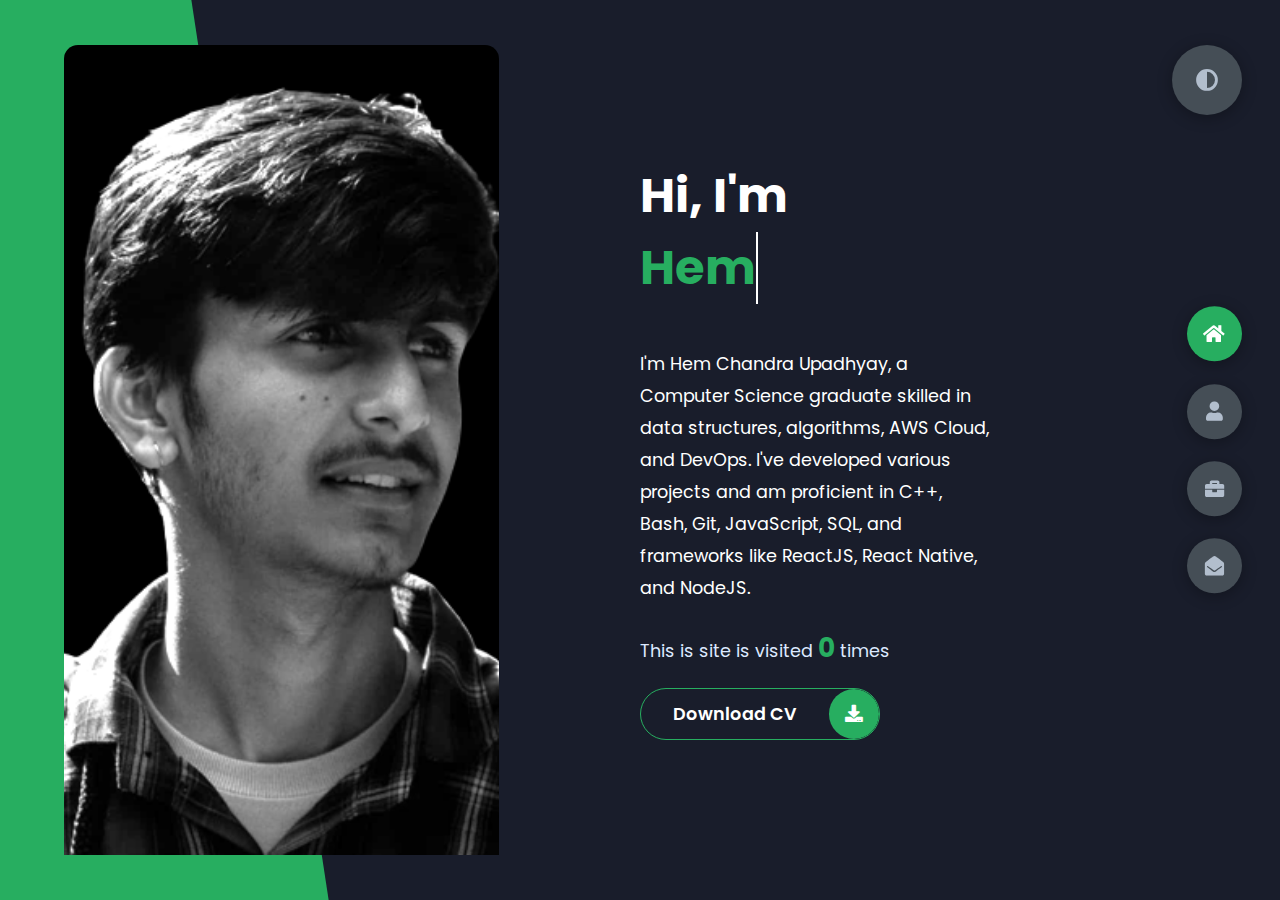
==== commit 46c7f241: "add: number of views" ====
--- a/index.html
+++ b/index.html
@@ -2,24 +2,9 @@
 <html lang="en">
   <head>
     <meta charset="UTF-8" />
-  <meta name="viewport" content="width=device-width, initial-scale=1.0" />
-  <meta name="description"
-    content="Portfolio | terminal Welcome to my portfolio! — Type help for a list of supported commands.">
-  <meta name="keywords" content="prithvi, hemupadhyay, portfolio, HTML, CSS, prithvi_yewale">
-  <meta name="author" content="Prithvi Yewale">
-  <meta http-equiv="refresh" content="250">
-  <link rel="shortcut icon" href="assets/favicon.png" type="image/x-icon" />
-  <link href="styles/terminal.css" rel="stylesheet" />
-  <link rel="preconnect" href="https://fonts.googleapis.com">
-  <link rel="preconnect" href="https://fonts.gstatic.com" crossorigin>
-  <link href="https://fonts.googleapis.com/css2?family=Ubuntu:wght@300&display=swap" rel="stylesheet">
-  <link rel="preconnect" href="https://fonts.googleapis.com">
-  <link rel="preconnect" href="https://fonts.gstatic.com" crossorigin>
-  <link href="https://fonts.googleapis.com/css2?family=Roboto:wght@100&display=swap" rel="stylesheet">
-  <script src="https://kit.fontawesome.com/39565093f3.js"></script>
-    
-  <title>Hem Upadhyay</title>
-    
+    <meta http-equiv="X-UA-Compatible" content="IE=edge" />
+    <meta name="viewport" content="width=device-width, initial-scale=1.0" />
+    <title>Portfolio</title>
     <link rel="stylesheet" href="styles/styles.css" />
     <link rel="preconnect" href="https://fonts.googleapis.com" />
     <link rel="preconnect" href="https://fonts.gstatic.com" crossorigin />
@@ -45,12 +30,13 @@
           </div>
         </div>
         <div class="right-header">
-          <h1 class="name">Hi, I'm <br/><span id="dynamic-text">Hem Chandra Upadhyay.</span></h1>
+          <h1 class="name">Hi, I'm <br/><span id="dynamic-text">Hem Chandra Upadhyay</span></h1>
           <p>
             I'm Hem Chandra Upadhyay, a Computer Science graduate skilled in data structures, algorithms, AWS Cloud, and DevOps.
             I've developed various projects and am proficient in C++, Bash, Git, JavaScript, SQL, and frameworks 
             like ReactJS, React Native, and NodeJS.
           </p>
+          <div class="live-count"> This is site is visited <span id="counter">0</span> times</div>
           <div class="btn-con">
             <a
               href="https://drive.google.com/file/d/16_NJJKU7TCB7klhrpzA3A25VIS-F14KP/view?usp=sharing"
@@ -295,83 +281,71 @@
       <section class="container contact" id="contact">
         <div class="contact-container">
           <div class="main-title">
-            <h2>Terminal <span></span><span class="bg-text">Terminal</span></h2>
-          </div>
-          
-          <div style="font-family: 'Ubuntu', sans-serif;" class="overflow-hidden lazy text-[1.1rem] overflow-y-scroll">
-
-            <div class="m-2 relative overflow-hidden" onclick="document.getElementById('texter').focus();">
-
-              <div
-                class="bg-[#1A1825D9] border-[#c4a7e7] border rounded-[7px] shadow-xl shadow-[#1d1e1fb4] resize overflow-y-scroll backdrop-blur-none transition-backdrop-filter duration-700 hover:backdrop-blur-lg"
-                style="max-height: calc(100vh + 2rem);">
-
-                <div class="p-4">
-                  <div class="flex flex-col md:flex-row">
-                    <pre
-                      class="ascii pt-2 pb-5 prose lg:prose-xl text-[#9ccfd8B3] whitespace-pre-wrap inline-block break-words leading-none"
-                      style="font-family: monospace,-webkit-pictograph;">
- ____  ____ _________ ____    ____ 
-|_   ||   _|_   ___  |_   \  /   _|
-  | |__| |   | |_  \_| |   \/   |  
-  |  __  |   |  _|  _  | |\  /| |  
- _| |  | |_ _| |___/ |_| |_\/_| |_ 
-|____||____|_________|_____||_____|
-
-                      </pre>
-                    <div class="pl-2 float-right" ; style="font-family: 'Ubuntu', sans-serif;">
-                      <div class="text-[#9ccfd8] md:text-[16px] text-[15px]"><i
-                          class="fa-solid fa-address-card pr-[0.9rem]"></i>Hem Upadhyay
-                        <pre class="text-[#9ccfd8]">-----------------------</pre>
-
-                      </div>
-
-                      <a href="https://drive.google.com/file/d/1zIAHtHJL_Jx5CDme_8HUmnRqNqNm5ka3/view?usp=sharing" target="blank">
-                        <div class="text-[#9ccfd8] text-[17.3px]"><i
-                            class="fa-solid fa-file-invoice pr-[1rem] justify-items-start"></i>Resume<a
-                            href="https://drive.google.com/file/d/1zIAHtHJL_Jx5CDme_8HUmnRqNqNm5ka3/view?usp=sharing"  target="blank"
-                            class="text-[14.8px] p-1">→ &nbsp;Download my resume....</a></div>
-                        <a href="https://github.com/hemupadhyay26" target="blank">
-                          <div class="text-[#9ccfd8] text-[17.3px]"><i
-                              class="fa-brands fa-github pr-[0.7rem] justify-items-start"></i>Github<a
-                              href="https://github.com/hemupadhyay26" target="blank" class="text-[14.8px] p-1 ">→
-                              &nbsp;github.com/hemupadhyay26</a></div>
-                          <a href="https://x.com/hemupadhyay16" target="blank">
-                            <div class="text-[#9ccfd8] text-[17.3px]"><i
-                                class="fa-brands fa-twitter pr-[0.7rem] justify-items-start"></i>Twitter<a
-                                href="https://x.com/hemupadhyay16" target="blank" class="text-[14.8px] p-1">→
-                                &nbsp;twitter/hemupadhyay</a></div>
-                            <a href="https://www.linkedin.com/in/hem-upadhyay-4460b31b9/" target="blank">
-                              <div class="text-[#9ccfd8] text-[17.3px]"><i
-                                  class="fa-brands fa-linkedin-in pr-[0.9rem] justify-items-start"></i>Linkedin<a
-                                  href="https://www.linkedin.com/in/hem-upadhyay-4460b31b9/" target="blank"
-                                  class="text-[14.8px] p-1">→ &nbsp;linkedin/hem-upadhyay-4460b31b9</a></div>
-                              <a href="https://www.instagram.com/hem_upadhyay_2.32/" target="blank">
-                                <div class="text-[#9ccfd8] text-[17.3px]"><i
-                                    class="fa-brands fa-instagram pr-[0.9rem] justify-items-start"></i>Instagram<a
-                                    href="https://www.instagram.com/hem_upadhyay_2.32/" target="blank" class="text-[14.8px] p-1">→
-                                    &nbsp;instagram/hem_upadhyay_2.32</a></div>
-
-                    </div>
+            <h2>Contact <span>Me</span><span class="bg-text">Contact</span></h2>
+          </div>
+          <div class="contact-content-con">
+            <div class="left-contact">
+              <h4>Contact me here</h4>
+              <p>
+                If you like to contact here is my mail id you can mail me your messages.
+              </p>
+              <div class="contact-info">
+                <div class="contact-item">
+                  <div class="icon">
+                    <i class="fas fa-user-graduate"></i>
+                    <span>Education</span>
                   </div>
-                  <div id="terminal">
-                    <a id="before"></a>
+                  <p>
+                    <span> Bachelor in Technology (CSE)</span>
+                  </p>
+                </div>
+                
+                <div class="contact-item">
+                  <div class="icon">
+                    <i class="fas fa-globe-africa"></i>
+                    <span>Languages</span>
                   </div>
-                  <div id="command" onclick="$('texter').focus();">
-                    <input type="text" id="texter" class="texter" onkeyup="typeIt(this, event)" onkeydown="typeIt(this, event); 
-                            moveIt(this.value.length, event)" onkeypress="typeIt(this, event);"></input>
-                    <div id="liner">
-                      <span id="typer"></span><b class="cursor" id="cursor">█</b>
-                      <div class="list"></div>
-
-                    </div>
+                  <p>
+                    <span>English, Hindi</span>
+                  </p>
+                </div>
+              </div>
+              <div class="contact-icons">
+                <div class="contact-icon">
+                  <a href="https://github.com/hemupadhyay26" target="_blank">
+                    <i class="fab fa-github"></i>
+                  </a>
+                  <a href="https://twitter.com/hemupadhyay444" target="_blank">
+                    <i class="fab fa-twitter"></i>
+                  </a>
+                  <a href="https://www.linkedin.com/in/hem-upadhyay-4460b31b9/" target="_blank">
+                    <i class="fab fa-linkedin"></i>
+                  </a>
+                  <a href="https://www.instagram.com/hem_upadhyay_2.32/" target="_blank">
+                    <i class="fab fa-instagram"></i>
+                  </a>
+                </div>
+              </div>
+            </div>
+            <div class="right-contact">
+              
+                <div class="contact-info-upper-container">
+                  <div class="contact-info-container">
+                    <i class="fas fa-envelope"></i>
+                    
+                    <p><a href="mailto:hemupadhyay444@gmail.com">MailME@gmail.com</a></p>
                   </div>
-                  <footer class="lg:pt-[28.5%] pt-[100%]">
-                    
-                      &copy; cosmicwanderer7. All rights reserved.
-                  
-                  
-              </footer>
+                </div>
+                <div class="submit-btn">
+                  <a href="https://drive.google.com/file/d/16_NJJKU7TCB7klhrpzA3A25VIS-F14KP/view?usp=sharing"
+                    target="_blank" class="main-btn">
+                    <span class="btn-text">Download CV</span>
+                    <span class="btn-icon"
+                      ><i class="fas fa-download"></i
+                    ></span>
+                  </a>
+                </div>
+            </div>
           </div>
         </div>
       </section>
@@ -387,18 +361,13 @@
       <div class="control" data-id="portfolio">
         <i class="fas fa-briefcase"></i>
       </div>
-      <div class="control " data-id="contact">
-        <i class="fa-solid fa-terminal"></i>
+      <div class="control" data-id="contact">
+        <i class="fas fa-envelope-open"></i>
       </div>
     </div>
     <div class="theme-btn">
       <i class="fas fa-adjust"></i>
     </div>
-
     <script src="app.js"></script>
-        
-    <script src="./js/caret.js"></script>
-    <script src="./js/commands.js"></script>
-    <script src="./js/main.js"></script>
   </body>
 </html>
--- a/styles/styles.css
+++ b/styles/styles.css
@@ -6,8 +6,6 @@
 }
 
 :root {
-  --scrollbar-track-color: #f0f0f0; 
-  --scrollbar-thumb-color: #4caf50;
   --color-primary: #191d2b;
   --color-secondary: #27ae60;
   --color-white: #ffffff;
@@ -1067,20 +1065,16 @@
 }
 /*# sourceMappingURL=styles.css.map */
 
-
-/* Apply styles to scrollbar */
-/* Track */
-::-webkit-scrollbar {
-  width: 2px; /* Width of the scrollbar */
-}
-
-/* Thumb */
-::-webkit-scrollbar-thumb {
-  background-color: var(--scrollbar-thumb-color); /* Color of the scrollbar thumb */
-  border-radius: 5px; /* Rounded corners for the scrollbar thumb */
-}
-
-/* Track */
-::-webkit-scrollbar-track {
-  background-color: var(--scrollbar-track-color); /* Color of the scrollbar track */
-}
+.live-count {
+  background-color: none;
+  text-align: left;
+  /* font-size: 1.5em; */
+  margin-bottom: 20px;
+  color: #dde9ff;
+}
+.live-count #counter {
+  display: inline-block;
+  font-size: 1.5em;
+  font-weight: bold;
+  color: #27ae60;
+}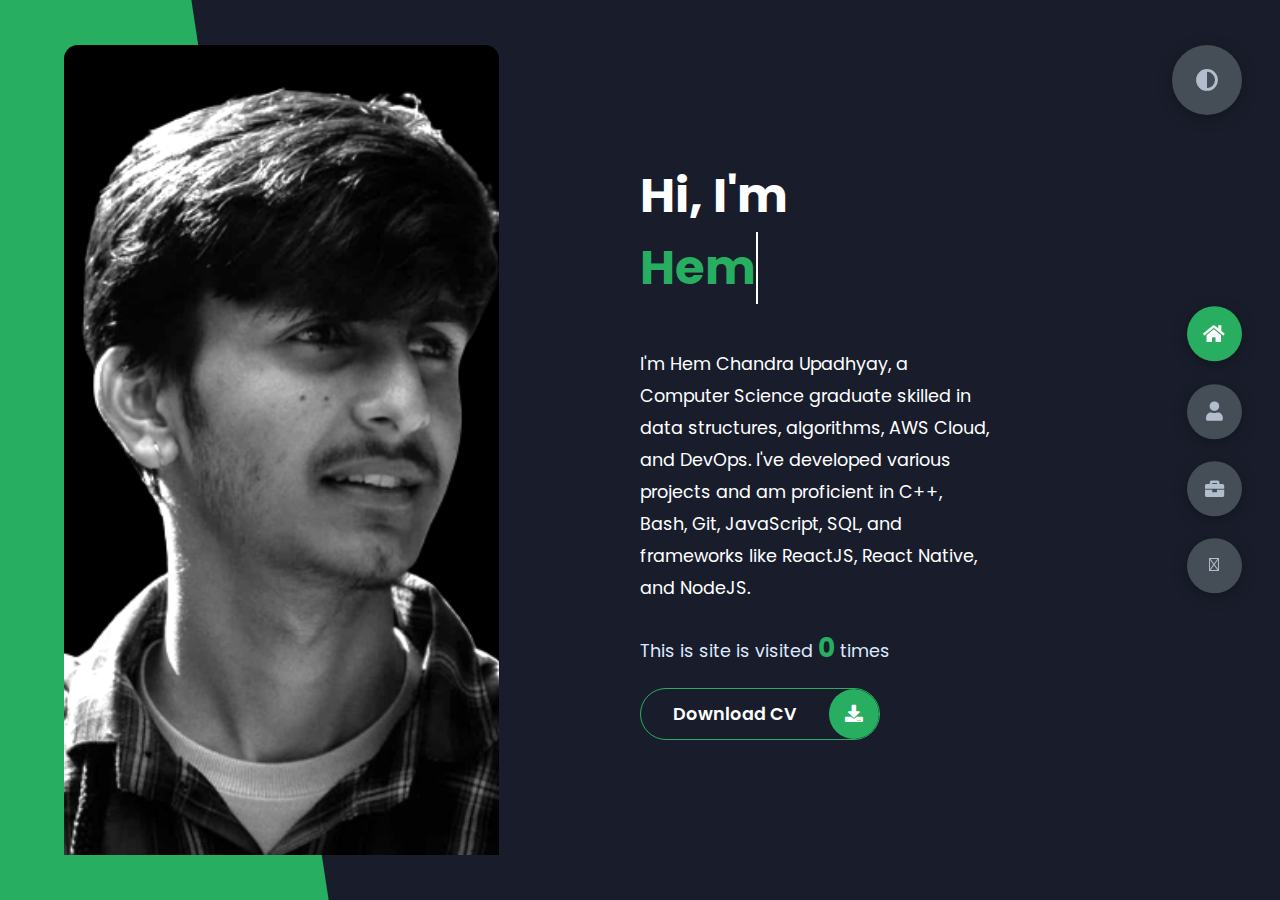
==== commit 0c28aa51: "Revert changes from master branch" ====
--- a/index.html
+++ b/index.html
@@ -2,9 +2,24 @@
 <html lang="en">
   <head>
     <meta charset="UTF-8" />
-    <meta http-equiv="X-UA-Compatible" content="IE=edge" />
-    <meta name="viewport" content="width=device-width, initial-scale=1.0" />
-    <title>Portfolio</title>
+  <meta name="viewport" content="width=device-width, initial-scale=1.0" />
+  <meta name="description"
+    content="Portfolio | terminal Welcome to my portfolio! — Type help for a list of supported commands.">
+  <meta name="keywords" content="prithvi, hemupadhyay, portfolio, HTML, CSS, prithvi_yewale">
+  <meta name="author" content="Prithvi Yewale">
+  <meta http-equiv="refresh" content="250">
+  <link rel="shortcut icon" href="assets/favicon.png" type="image/x-icon" />
+  <link href="styles/terminal.css" rel="stylesheet" />
+  <link rel="preconnect" href="https://fonts.googleapis.com">
+  <link rel="preconnect" href="https://fonts.gstatic.com" crossorigin>
+  <link href="https://fonts.googleapis.com/css2?family=Ubuntu:wght@300&display=swap" rel="stylesheet">
+  <link rel="preconnect" href="https://fonts.googleapis.com">
+  <link rel="preconnect" href="https://fonts.gstatic.com" crossorigin>
+  <link href="https://fonts.googleapis.com/css2?family=Roboto:wght@100&display=swap" rel="stylesheet">
+  <script src="https://kit.fontawesome.com/39565093f3.js"></script>
+    
+  <title>Hem Upadhyay</title>
+    
     <link rel="stylesheet" href="styles/styles.css" />
     <link rel="preconnect" href="https://fonts.googleapis.com" />
     <link rel="preconnect" href="https://fonts.gstatic.com" crossorigin />
@@ -281,71 +296,83 @@
       <section class="container contact" id="contact">
         <div class="contact-container">
           <div class="main-title">
-            <h2>Contact <span>Me</span><span class="bg-text">Contact</span></h2>
-          </div>
-          <div class="contact-content-con">
-            <div class="left-contact">
-              <h4>Contact me here</h4>
-              <p>
-                If you like to contact here is my mail id you can mail me your messages.
-              </p>
-              <div class="contact-info">
-                <div class="contact-item">
-                  <div class="icon">
-                    <i class="fas fa-user-graduate"></i>
-                    <span>Education</span>
+            <h2>Terminal <span></span><span class="bg-text">Terminal</span></h2>
+          </div>
+          
+          <div style="font-family: 'Ubuntu', sans-serif;" class="overflow-hidden lazy text-[1.1rem] overflow-y-scroll">
+
+            <div class="m-2 relative overflow-hidden" onclick="document.getElementById('texter').focus();">
+
+              <div
+                class="bg-[#1A1825D9] border-[#c4a7e7] border rounded-[7px] shadow-xl shadow-[#1d1e1fb4] resize overflow-y-scroll backdrop-blur-none transition-backdrop-filter duration-700 hover:backdrop-blur-lg"
+                style="max-height: calc(100vh + 2rem);">
+
+                <div class="p-4">
+                  <div class="flex flex-col md:flex-row">
+                    <pre
+                      class="ascii pt-2 pb-5 prose lg:prose-xl text-[#9ccfd8B3] whitespace-pre-wrap inline-block break-words leading-none"
+                      style="font-family: monospace,-webkit-pictograph;">
+ ____  ____ _________ ____    ____ 
+|_   ||   _|_   ___  |_   \  /   _|
+  | |__| |   | |_  \_| |   \/   |  
+  |  __  |   |  _|  _  | |\  /| |  
+ _| |  | |_ _| |___/ |_| |_\/_| |_ 
+|____||____|_________|_____||_____|
+
+                      </pre>
+                    <div class="pl-2 float-right" ; style="font-family: 'Ubuntu', sans-serif;">
+                      <div class="text-[#9ccfd8] md:text-[16px] text-[15px]"><i
+                          class="fa-solid fa-address-card pr-[0.9rem]"></i>Hem Upadhyay
+                        <pre class="text-[#9ccfd8]">-----------------------</pre>
+
+                      </div>
+
+                      <a href="https://drive.google.com/file/d/1zIAHtHJL_Jx5CDme_8HUmnRqNqNm5ka3/view?usp=sharing" target="blank">
+                        <div class="text-[#9ccfd8] text-[17.3px]"><i
+                            class="fa-solid fa-file-invoice pr-[1rem] justify-items-start"></i>Resume<a
+                            href="https://drive.google.com/file/d/1zIAHtHJL_Jx5CDme_8HUmnRqNqNm5ka3/view?usp=sharing"  target="blank"
+                            class="text-[14.8px] p-1">→ &nbsp;Download my resume....</a></div>
+                        <a href="https://github.com/hemupadhyay26" target="blank">
+                          <div class="text-[#9ccfd8] text-[17.3px]"><i
+                              class="fa-brands fa-github pr-[0.7rem] justify-items-start"></i>Github<a
+                              href="https://github.com/hemupadhyay26" target="blank" class="text-[14.8px] p-1 ">→
+                              &nbsp;github.com/hemupadhyay26</a></div>
+                          <a href="https://x.com/hemupadhyay16" target="blank">
+                            <div class="text-[#9ccfd8] text-[17.3px]"><i
+                                class="fa-brands fa-twitter pr-[0.7rem] justify-items-start"></i>Twitter<a
+                                href="https://x.com/hemupadhyay16" target="blank" class="text-[14.8px] p-1">→
+                                &nbsp;twitter/hemupadhyay</a></div>
+                            <a href="https://www.linkedin.com/in/hem-upadhyay-4460b31b9/" target="blank">
+                              <div class="text-[#9ccfd8] text-[17.3px]"><i
+                                  class="fa-brands fa-linkedin-in pr-[0.9rem] justify-items-start"></i>Linkedin<a
+                                  href="https://www.linkedin.com/in/hem-upadhyay-4460b31b9/" target="blank"
+                                  class="text-[14.8px] p-1">→ &nbsp;linkedin/hem-upadhyay-4460b31b9</a></div>
+                              <a href="https://www.instagram.com/hem_upadhyay_2.32/" target="blank">
+                                <div class="text-[#9ccfd8] text-[17.3px]"><i
+                                    class="fa-brands fa-instagram pr-[0.9rem] justify-items-start"></i>Instagram<a
+                                    href="https://www.instagram.com/hem_upadhyay_2.32/" target="blank" class="text-[14.8px] p-1">→
+                                    &nbsp;instagram/hem_upadhyay_2.32</a></div>
+
+                    </div>
                   </div>
-                  <p>
-                    <span> Bachelor in Technology (CSE)</span>
-                  </p>
-                </div>
-                
-                <div class="contact-item">
-                  <div class="icon">
-                    <i class="fas fa-globe-africa"></i>
-                    <span>Languages</span>
+                  <div id="terminal">
+                    <a id="before"></a>
                   </div>
-                  <p>
-                    <span>English, Hindi</span>
-                  </p>
-                </div>
-              </div>
-              <div class="contact-icons">
-                <div class="contact-icon">
-                  <a href="https://github.com/hemupadhyay26" target="_blank">
-                    <i class="fab fa-github"></i>
-                  </a>
-                  <a href="https://twitter.com/hemupadhyay444" target="_blank">
-                    <i class="fab fa-twitter"></i>
-                  </a>
-                  <a href="https://www.linkedin.com/in/hem-upadhyay-4460b31b9/" target="_blank">
-                    <i class="fab fa-linkedin"></i>
-                  </a>
-                  <a href="https://www.instagram.com/hem_upadhyay_2.32/" target="_blank">
-                    <i class="fab fa-instagram"></i>
-                  </a>
-                </div>
-              </div>
-            </div>
-            <div class="right-contact">
-              
-                <div class="contact-info-upper-container">
-                  <div class="contact-info-container">
-                    <i class="fas fa-envelope"></i>
+                  <div id="command" onclick="$('texter').focus();">
+                    <input type="text" id="texter" class="texter" onkeyup="typeIt(this, event)" onkeydown="typeIt(this, event); 
+                            moveIt(this.value.length, event)" onkeypress="typeIt(this, event);"></input>
+                    <div id="liner">
+                      <span id="typer"></span><b class="cursor" id="cursor">█</b>
+                      <div class="list"></div>
+
+                    </div>
+                  </div>
+                  <footer class="lg:pt-[28.5%] pt-[100%]">
                     
-                    <p><a href="mailto:hemupadhyay444@gmail.com">MailME@gmail.com</a></p>
-                  </div>
-                </div>
-                <div class="submit-btn">
-                  <a href="https://drive.google.com/file/d/16_NJJKU7TCB7klhrpzA3A25VIS-F14KP/view?usp=sharing"
-                    target="_blank" class="main-btn">
-                    <span class="btn-text">Download CV</span>
-                    <span class="btn-icon"
-                      ><i class="fas fa-download"></i
-                    ></span>
-                  </a>
-                </div>
-            </div>
+                      &copy; cosmicwanderer7. All rights reserved.
+                  
+                  
+              </footer>
           </div>
         </div>
       </section>
@@ -361,13 +388,18 @@
       <div class="control" data-id="portfolio">
         <i class="fas fa-briefcase"></i>
       </div>
-      <div class="control" data-id="contact">
-        <i class="fas fa-envelope-open"></i>
+      <div class="control " data-id="contact">
+        <i class="fa-solid fa-terminal"></i>
       </div>
     </div>
     <div class="theme-btn">
       <i class="fas fa-adjust"></i>
     </div>
+
     <script src="app.js"></script>
+        
+    <script src="./js/caret.js"></script>
+    <script src="./js/commands.js"></script>
+    <script src="./js/main.js"></script>
   </body>
 </html>
--- a/styles/terminal.css
+++ b/styles/terminal.css
@@ -0,0 +1,1052 @@
+/*
+! tailwindcss v3.4.1 | MIT License | https://tailwindcss.com
+*/
+
+/*
+1. Prevent padding and border from affecting element width. (https://github.com/mozdevs/cssremedy/issues/4)
+2. Allow adding a border to an element by just adding a border-width. (https://github.com/tailwindcss/tailwindcss/pull/116)
+*/
+
+*,
+::before,
+::after {
+  box-sizing: border-box;
+  /* 1 */
+  border-width: 0;
+  /* 2 */
+  border-style: solid;
+  /* 2 */
+  border-color: #e5e7eb;
+  /* 2 */
+}
+
+::before,
+::after {
+  --tw-content: '';
+}
+
+/*
+1. Use a consistent sensible line-height in all browsers.
+2. Prevent adjustments of font size after orientation changes in iOS.
+3. Use a more readable tab size.
+4. Use the user's configured `sans` font-family by default.
+5. Use the user's configured `sans` font-feature-settings by default.
+6. Use the user's configured `sans` font-variation-settings by default.
+7. Disable tap highlights on iOS
+*/
+
+html,
+:host {
+  line-height: 1.5;
+  /* 1 */
+  -webkit-text-size-adjust: 100%;
+  /* 2 */
+  -moz-tab-size: 4;
+  /* 3 */
+  -o-tab-size: 4;
+     tab-size: 4;
+  /* 3 */
+  font-family: ui-sans-serif, system-ui, sans-serif, "Apple Color Emoji", "Segoe UI Emoji", "Segoe UI Symbol", "Noto Color Emoji";
+  /* 4 */
+  font-feature-settings: normal;
+  /* 5 */
+  font-variation-settings: normal;
+  /* 6 */
+  -webkit-tap-highlight-color: transparent;
+  /* 7 */
+}
+
+/*
+1. Remove the margin in all browsers.
+2. Inherit line-height from `html` so users can set them as a class directly on the `html` element.
+*/
+
+body {
+  margin: 0;
+  /* 1 */
+  line-height: inherit;
+  /* 2 */
+}
+
+/*
+1. Add the correct height in Firefox.
+2. Correct the inheritance of border color in Firefox. (https://bugzilla.mozilla.org/show_bug.cgi?id=190655)
+3. Ensure horizontal rules are visible by default.
+*/
+
+hr {
+  height: 0;
+  /* 1 */
+  color: inherit;
+  /* 2 */
+  border-top-width: 1px;
+  /* 3 */
+}
+
+/*
+Add the correct text decoration in Chrome, Edge, and Safari.
+*/
+
+abbr:where([title]) {
+  -webkit-text-decoration: underline dotted;
+          text-decoration: underline dotted;
+}
+
+/*
+Remove the default font size and weight for headings.
+*/
+
+/* h1,
+h2,
+h3,
+h4,
+h5,
+h6 {
+  font-size: inherit;
+  font-weight: inherit;
+} */
+
+/*
+Reset links to optimize for opt-in styling instead of opt-out.
+*/
+
+a {
+  color: inherit;
+  text-decoration: inherit;
+}
+
+/*
+Add the correct font weight in Edge and Safari.
+*/
+
+b,
+strong {
+  font-weight: bolder;
+}
+
+/*
+1. Use the user's configured `mono` font-family by default.
+2. Use the user's configured `mono` font-feature-settings by default.
+3. Use the user's configured `mono` font-variation-settings by default.
+4. Correct the odd `em` font sizing in all browsers.
+*/
+
+code,
+kbd,
+samp,
+pre {
+  font-family: ui-monospace, SFMono-Regular, Menlo, Monaco, Consolas, "Liberation Mono", "Courier New", monospace;
+  /* 1 */
+  font-feature-settings: normal;
+  /* 2 */
+  font-variation-settings: normal;
+  /* 3 */
+  font-size: 1em;
+  /* 4 */
+}
+
+/*
+Add the correct font size in all browsers.
+*/
+
+small {
+  font-size: 80%;
+}
+
+/*
+Prevent `sub` and `sup` elements from affecting the line height in all browsers.
+*/
+
+sub,
+sup {
+  font-size: 75%;
+  line-height: 0;
+  position: relative;
+  vertical-align: baseline;
+}
+
+sub {
+  bottom: -0.25em;
+}
+
+sup {
+  top: -0.5em;
+}
+
+/*
+1. Remove text indentation from table contents in Chrome and Safari. (https://bugs.chromium.org/p/chromium/issues/detail?id=999088, https://bugs.webkit.org/show_bug.cgi?id=201297)
+2. Correct table border color inheritance in all Chrome and Safari. (https://bugs.chromium.org/p/chromium/issues/detail?id=935729, https://bugs.webkit.org/show_bug.cgi?id=195016)
+3. Remove gaps between table borders by default.
+*/
+
+table {
+  text-indent: 0;
+  /* 1 */
+  border-color: inherit;
+  /* 2 */
+  border-collapse: collapse;
+  /* 3 */
+}
+
+/*
+1. Change the font styles in all browsers.
+2. Remove the margin in Firefox and Safari.
+3. Remove default padding in all browsers.
+*/
+
+button,
+input,
+optgroup,
+select,
+textarea {
+  font-family: inherit;
+  /* 1 */
+  font-feature-settings: inherit;
+  /* 1 */
+  font-variation-settings: inherit;
+  /* 1 */
+  font-size: 100%;
+  /* 1 */
+  font-weight: inherit;
+  /* 1 */
+  line-height: inherit;
+  /* 1 */
+  color: inherit;
+  /* 1 */
+  margin: 0;
+  /* 2 */
+  padding: 0;
+  /* 3 */
+}
+
+/*
+Remove the inheritance of text transform in Edge and Firefox.
+*/
+
+button,
+select {
+  text-transform: none;
+}
+
+/*
+1. Correct the inability to style clickable types in iOS and Safari.
+2. Remove default button styles.
+*/
+
+button,
+[type='button'],
+[type='reset'],
+[type='submit'] {
+  -webkit-appearance: button;
+  /* 1 */
+  background-color: transparent;
+  /* 2 */
+  background-image: none;
+  /* 2 */
+}
+
+/*
+Use the modern Firefox focus style for all focusable elements.
+*/
+
+:-moz-focusring {
+  outline: auto;
+}
+
+/*
+Remove the additional `:invalid` styles in Firefox. (https://github.com/mozilla/gecko-dev/blob/2f9eacd9d3d995c937b4251a5557d95d494c9be1/layout/style/res/forms.css#L728-L737)
+*/
+
+:-moz-ui-invalid {
+  box-shadow: none;
+}
+
+/*
+Add the correct vertical alignment in Chrome and Firefox.
+*/
+
+progress {
+  vertical-align: baseline;
+}
+
+/*
+Correct the cursor style of increment and decrement buttons in Safari.
+*/
+
+::-webkit-inner-spin-button,
+::-webkit-outer-spin-button {
+  height: auto;
+}
+
+/*
+1. Correct the odd appearance in Chrome and Safari.
+2. Correct the outline style in Safari.
+*/
+
+[type='search'] {
+  -webkit-appearance: textfield;
+  /* 1 */
+  outline-offset: -2px;
+  /* 2 */
+}
+
+/*
+Remove the inner padding in Chrome and Safari on macOS.
+*/
+
+::-webkit-search-decoration {
+  -webkit-appearance: none;
+}
+
+/*
+1. Correct the inability to style clickable types in iOS and Safari.
+2. Change font properties to `inherit` in Safari.
+*/
+
+::-webkit-file-upload-button {
+  -webkit-appearance: button;
+  /* 1 */
+  font: inherit;
+  /* 2 */
+}
+
+/*
+Add the correct display in Chrome and Safari.
+*/
+
+summary {
+  display: list-item;
+}
+
+/*
+Removes the default spacing and border for appropriate elements.
+*/
+
+blockquote,
+dl,
+dd,
+h1,
+h2,
+h3,
+h4,
+h5,
+h6,
+hr,
+figure,
+p,
+pre {
+  margin: 0;
+}
+
+fieldset {
+  margin: 0;
+  padding: 0;
+}
+
+legend {
+  padding: 0;
+}
+
+ol,
+ul,
+menu {
+  list-style: none;
+  margin: 0;
+  padding: 0;
+}
+
+/*
+Reset default styling for dialogs.
+*/
+
+dialog {
+  padding: 0;
+}
+
+/*
+Prevent resizing textareas horizontally by default.
+*/
+
+textarea {
+  resize: vertical;
+}
+
+/*
+1. Reset the default placeholder opacity in Firefox. (https://github.com/tailwindlabs/tailwindcss/issues/3300)
+2. Set the default placeholder color to the user's configured gray 400 color.
+*/
+
+input::-moz-placeholder, textarea::-moz-placeholder {
+  opacity: 1;
+  /* 1 */
+  color: #9ca3af;
+  /* 2 */
+}
+
+input::placeholder,
+textarea::placeholder {
+  opacity: 1;
+  /* 1 */
+  color: #9ca3af;
+  /* 2 */
+}
+
+/*
+Set the default cursor for buttons.
+*/
+
+button,
+[role="button"] {
+  cursor: pointer;
+}
+
+/*
+Make sure disabled buttons don't get the pointer cursor.
+*/
+
+:disabled {
+  cursor: default;
+}
+
+/*
+1. Make replaced elements `display: block` by default. (https://github.com/mozdevs/cssremedy/issues/14)
+2. Add `vertical-align: middle` to align replaced elements more sensibly by default. (https://github.com/jensimmons/cssremedy/issues/14#issuecomment-634934210)
+   This can trigger a poorly considered lint error in some tools but is included by design.
+*/
+
+img,
+svg,
+video,
+canvas,
+audio,
+iframe,
+embed,
+object {
+  display: block;
+  /* 1 */
+  vertical-align: middle;
+  /* 2 */
+}
+
+/*
+Constrain images and videos to the parent width and preserve their intrinsic aspect ratio. (https://github.com/mozdevs/cssremedy/issues/14)
+*/
+
+img,
+video {
+  max-width: 100%;
+  height: auto;
+}
+
+/* Make elements with the HTML hidden attribute stay hidden by default */
+
+[hidden] {
+  display: none;
+}
+
+*, ::before, ::after {
+  --tw-border-spacing-x: 0;
+  --tw-border-spacing-y: 0;
+  --tw-translate-x: 0;
+  --tw-translate-y: 0;
+  --tw-rotate: 0;
+  --tw-skew-x: 0;
+  --tw-skew-y: 0;
+  --tw-scale-x: 1;
+  --tw-scale-y: 1;
+  --tw-pan-x:  ;
+  --tw-pan-y:  ;
+  --tw-pinch-zoom:  ;
+  --tw-scroll-snap-strictness: proximity;
+  --tw-gradient-from-position:  ;
+  --tw-gradient-via-position:  ;
+  --tw-gradient-to-position:  ;
+  --tw-ordinal:  ;
+  --tw-slashed-zero:  ;
+  --tw-numeric-figure:  ;
+  --tw-numeric-spacing:  ;
+  --tw-numeric-fraction:  ;
+  --tw-ring-inset:  ;
+  --tw-ring-offset-width: 0px;
+  --tw-ring-offset-color: #fff;
+  --tw-ring-color: rgb(59 130 246 / 0.5);
+  --tw-ring-offset-shadow: 0 0 #0000;
+  --tw-ring-shadow: 0 0 #0000;
+  --tw-shadow: 0 0 #0000;
+  --tw-shadow-colored: 0 0 #0000;
+  --tw-blur:  ;
+  --tw-brightness:  ;
+  --tw-contrast:  ;
+  --tw-grayscale:  ;
+  --tw-hue-rotate:  ;
+  --tw-invert:  ;
+  --tw-saturate:  ;
+  --tw-sepia:  ;
+  --tw-drop-shadow:  ;
+  --tw-backdrop-blur:  ;
+  --tw-backdrop-brightness:  ;
+  --tw-backdrop-contrast:  ;
+  --tw-backdrop-grayscale:  ;
+  --tw-backdrop-hue-rotate:  ;
+  --tw-backdrop-invert:  ;
+  --tw-backdrop-opacity:  ;
+  --tw-backdrop-saturate:  ;
+  --tw-backdrop-sepia:  ;
+}
+
+::backdrop {
+  --tw-border-spacing-x: 0;
+  --tw-border-spacing-y: 0;
+  --tw-translate-x: 0;
+  --tw-translate-y: 0;
+  --tw-rotate: 0;
+  --tw-skew-x: 0;
+  --tw-skew-y: 0;
+  --tw-scale-x: 1;
+  --tw-scale-y: 1;
+  --tw-pan-x:  ;
+  --tw-pan-y:  ;
+  --tw-pinch-zoom:  ;
+  --tw-scroll-snap-strictness: proximity;
+  --tw-gradient-from-position:  ;
+  --tw-gradient-via-position:  ;
+  --tw-gradient-to-position:  ;
+  --tw-ordinal:  ;
+  --tw-slashed-zero:  ;
+  --tw-numeric-figure:  ;
+  --tw-numeric-spacing:  ;
+  --tw-numeric-fraction:  ;
+  --tw-ring-inset:  ;
+  --tw-ring-offset-width: 0px;
+  --tw-ring-offset-color: #fff;
+  --tw-ring-color: rgb(59 130 246 / 0.5);
+  --tw-ring-offset-shadow: 0 0 #0000;
+  --tw-ring-shadow: 0 0 #0000;
+  --tw-shadow: 0 0 #0000;
+  --tw-shadow-colored: 0 0 #0000;
+  --tw-blur:  ;
+  --tw-brightness:  ;
+  --tw-contrast:  ;
+  --tw-grayscale:  ;
+  --tw-hue-rotate:  ;
+  --tw-invert:  ;
+  --tw-saturate:  ;
+  --tw-sepia:  ;
+  --tw-drop-shadow:  ;
+  --tw-backdrop-blur:  ;
+  --tw-backdrop-brightness:  ;
+  --tw-backdrop-contrast:  ;
+  --tw-backdrop-grayscale:  ;
+  --tw-backdrop-hue-rotate:  ;
+  --tw-backdrop-invert:  ;
+  --tw-backdrop-opacity:  ;
+  --tw-backdrop-saturate:  ;
+  --tw-backdrop-sepia:  ;
+}
+
+.relative {
+  position: relative;
+}
+
+.bottom-4 {
+  bottom: 1rem;
+}
+
+.float-right {
+  float: right;
+}
+
+.float-left {
+  float: left;
+}
+
+.m-2 {
+  margin: 0.5rem;
+}
+
+.inline-block {
+  display: inline-block;
+}
+
+.flex {
+  display: flex;
+}
+
+.w-full {
+  width: 100%;
+}
+
+.animate-none {
+  animation: none;
+}
+
+.resize {
+  resize: both;
+}
+
+.flex-row {
+  flex-direction: row;
+}
+
+.flex-col {
+  flex-direction: column;
+}
+
+.items-end {
+  align-items: flex-end;
+}
+
+.justify-end {
+  justify-content: flex-end;
+}
+
+.justify-items-start {
+  justify-items: start;
+}
+
+.overflow-hidden {
+  overflow: hidden;
+}
+
+.overflow-y-scroll {
+  overflow-y: scroll;
+}
+
+.whitespace-pre-wrap {
+  white-space: pre-wrap;
+}
+
+.break-words {
+  overflow-wrap: break-word;
+}
+
+.rounded-\[7px\] {
+  border-radius: 7px;
+}
+
+.border {
+  border-width: 1px;
+}
+
+.border-\[\#c4a7e7\] {
+  --tw-border-opacity: 1;
+  border-color: rgb(196 167 231 / var(--tw-border-opacity));
+}
+
+.border-\[\#e0def4\] {
+  --tw-border-opacity: 1;
+  border-color: rgb(224 222 244 / var(--tw-border-opacity));
+}
+
+.border-\[\#9893a5\] {
+  --tw-border-opacity: 1;
+  border-color: rgb(152 147 165 / var(--tw-border-opacity));
+}
+
+.bg-\[\#1A1825D9\] {
+  background-color: #1A1825D9;
+}
+
+.bg-\[\#1\] {
+  background-color: #1;
+}
+
+.p-1 {
+  padding: 0.25rem;
+}
+
+.p-2 {
+  padding: 0.5rem;
+}
+
+.p-4 {
+  padding: 1rem;
+}
+
+.pb-5 {
+  padding-bottom: 1.25rem;
+}
+
+.pl-2 {
+  padding-left: 0.5rem;
+}
+
+.pr-\[0\.7rem\] {
+  padding-right: 0.7rem;
+}
+
+.pr-\[0\.8rem\] {
+  padding-right: 0.8rem;
+}
+
+.pr-\[0\.9rem\] {
+  padding-right: 0.9rem;
+}
+
+.pr-\[1rem\] {
+  padding-right: 1rem;
+}
+
+.pt-2 {
+  padding-top: 0.5rem;
+}
+
+.pt-\[100\%\] {
+  padding-top: 100%;
+}
+
+.pt-\[2\.5px\] {
+  padding-top: 2.5px;
+}
+
+.text-center {
+  text-align: center;
+}
+
+.text-\[1\.1rem\] {
+  font-size: 1.1rem;
+}
+
+.text-\[14\.8px\] {
+  font-size: 14.8px;
+}
+
+.text-\[15px\] {
+  font-size: 15px;
+}
+
+.text-\[17\.3px\] {
+  font-size: 17.3px;
+}
+
+.text-\[3rem\] {
+  font-size: 3rem;
+}
+
+.text-xl {
+  font-size: 1.25rem;
+  line-height: 1.75rem;
+}
+
+.leading-none {
+  line-height: 1;
+}
+
+.text-\[\#9ccfd880\] {
+  color: #9ccfd880;
+}
+
+.text-\[\#9ccfd8\] {
+  --tw-text-opacity: 1;
+  color: rgb(156 207 216 / var(--tw-text-opacity));
+}
+
+.text-\[\#c4a7e7\] {
+  --tw-text-opacity: 1;
+  color: rgb(196 167 231 / var(--tw-text-opacity));
+}
+
+.text-slate-400 {
+  --tw-text-opacity: 1;
+  color: rgb(148 163 184 / var(--tw-text-opacity));
+}
+
+.text-slate-500 {
+  --tw-text-opacity: 1;
+  color: rgb(100 116 139 / var(--tw-text-opacity));
+}
+
+.text-\[\#e0def4\] {
+  --tw-text-opacity: 1;
+  color: rgb(224 222 244 / var(--tw-text-opacity));
+}
+
+.text-\[\#56949f\] {
+  --tw-text-opacity: 1;
+  color: rgb(86 148 159 / var(--tw-text-opacity));
+}
+
+.text-\[\#9ccfd8B3\] {
+  color: #9ccfd8B3;
+}
+
+.underline {
+  text-decoration-line: underline;
+}
+
+.shadow-xl {
+  --tw-shadow: 0 20px 25px -5px rgb(0 0 0 / 0.1), 0 8px 10px -6px rgb(0 0 0 / 0.1);
+  --tw-shadow-colored: 0 20px 25px -5px var(--tw-shadow-color), 0 8px 10px -6px var(--tw-shadow-color);
+  box-shadow: var(--tw-ring-offset-shadow, 0 0 #0000), var(--tw-ring-shadow, 0 0 #0000), var(--tw-shadow);
+}
+
+.shadow-\[\#1d1e1fb4\] {
+  --tw-shadow-color: #1d1e1fb4;
+  --tw-shadow: var(--tw-shadow-colored);
+}
+
+.backdrop-blur-none {
+  --tw-backdrop-blur: blur(0);
+  -webkit-backdrop-filter: var(--tw-backdrop-blur) var(--tw-backdrop-brightness) var(--tw-backdrop-contrast) var(--tw-backdrop-grayscale) var(--tw-backdrop-hue-rotate) var(--tw-backdrop-invert) var(--tw-backdrop-opacity) var(--tw-backdrop-saturate) var(--tw-backdrop-sepia);
+          backdrop-filter: var(--tw-backdrop-blur) var(--tw-backdrop-brightness) var(--tw-backdrop-contrast) var(--tw-backdrop-grayscale) var(--tw-backdrop-hue-rotate) var(--tw-backdrop-invert) var(--tw-backdrop-opacity) var(--tw-backdrop-saturate) var(--tw-backdrop-sepia);
+}
+
+.duration-700 {
+  transition-duration: 700ms;
+}
+
+body {
+  background-color: #01180f;
+  color: #13ca56;
+  background-image: url("../assets/bg.jpg");
+  background-attachment: scroll;
+  background-size: cover;
+  margin: 0;
+  min-height: 99%;
+  width: 100%;
+  -moz-text-size-adjust: auto;
+  -webkit-text-size-adjust: auto; 
+  text-size-adjust: auto;
+  overflow-x: hidden;
+}
+
+b {
+  font-weight: bold;
+  text-decoration: underline;
+}
+
+/* Hide scrollbar for webkit browsers */
+
+.overflow-y-scroll::-webkit-scrollbar {
+  display: none;
+}
+
+/* Common styles */
+
+.ascii {
+  font-size: 20px;
+  /* Default font size */
+}
+
+/* Define breakpoints and font sizes */
+
+@media only screen and (min-width: 360px) {
+  .ascii {
+    font-size: 20px;
+  }
+}
+
+@media only screen and (min-width: 522px) {
+  .ascii {
+    font-size: 21px;
+  }
+}
+
+@media only screen and (min-width: 591px) {
+  .ascii {
+    font-size: 22px;
+  }
+}
+
+@media only screen and (min-width: 621px) {
+  .ascii {
+    font-size: 23px;
+  }
+}
+
+@media only screen and (min-width: 810px) {
+  .ascii {
+    font-size: 24px;
+  }
+}
+
+@media only screen and (min-width: 1024px) {
+  .ascii {
+    font-size: 38px;
+  }
+}
+
+@media only screen and (min-width: 1437px) {
+  .ascii {
+    font-size: 41px;
+  }
+}
+
+.texter {
+  opacity: 0;
+  filter: alpha(opacity=0);
+  left: -1000px;
+  position: absolute;
+}
+
+.cursor {
+  font-size: 12px;
+  color: #c9cadd;
+  background-color: #c9cadd;
+  position: relative;
+  opacity: 1;
+  height: 1.5em;
+  width: 10px;
+  max-width: 10px;
+  transform: translateY(4px);
+  overflow: hidden;
+  text-indent: -5px;
+  display: inline-block;
+  text-decoration: blink;
+  animation: blinker 1s linear infinite;
+}
+
+footer {
+  background-color: none;
+  padding: 10px;
+  text-align: center;
+  color: #404442;
+}
+
+@keyframes blinker {
+  50% {
+    opacity: 0;
+  }
+}
+
+#command {
+  cursor: text;
+  height: 50px;
+  color: #31748f;
+}
+
+#liner {
+  line-height: 1.3em;
+  margin-top: -2px;
+  animation: show 0.5s ease forwards;
+  animation-delay: 1.2s;
+  opacity: 0;
+}
+
+#liner::before {
+  color: #ffe7ee;
+  content: "[hem@armX6060]~$";
+}
+
+#liner.password::before {
+  content: "Password:";
+}
+
+@keyframes show {
+  from {
+    opacity: 0;
+  }
+
+  to {
+    opacity: 1;
+  }
+}
+
+/* Cursor End */
+
+@keyframes show {
+  from {
+    opacity: 0;
+  }
+
+  to {
+    opacity: 1;
+  }
+}
+
+.index {
+  color: #dcdccc;
+}
+
+.color2 {
+  color: #8285c1f0;
+}
+
+.command {
+  color: #9ccfd8;
+  text-shadow: 0 0 5px #31748f;
+}
+
+.error {
+  color: #6d71b9d9;
+}
+
+.white {
+  color: #fff;
+}
+
+.inherit,
+a {
+  color: #1a7383;
+}
+
+a {
+  text-decoration: inherit;
+}
+
+a:hover {
+  color: #211830;
+}
+
+a:focus {
+  outline: 0;
+}
+
+.hover\:text-pink-800:hover {
+  --tw-text-opacity: 1;
+  color: rgb(157 23 77 / var(--tw-text-opacity));
+}
+
+.hover\:text-red-500:hover {
+  --tw-text-opacity: 1;
+  color: rgb(239 68 68 / var(--tw-text-opacity));
+}
+
+.hover\:backdrop-blur-lg:hover {
+  --tw-backdrop-blur: blur(16px);
+  -webkit-backdrop-filter: var(--tw-backdrop-blur) var(--tw-backdrop-brightness) var(--tw-backdrop-contrast) var(--tw-backdrop-grayscale) var(--tw-backdrop-hue-rotate) var(--tw-backdrop-invert) var(--tw-backdrop-opacity) var(--tw-backdrop-saturate) var(--tw-backdrop-sepia);
+          backdrop-filter: var(--tw-backdrop-blur) var(--tw-backdrop-brightness) var(--tw-backdrop-contrast) var(--tw-backdrop-grayscale) var(--tw-backdrop-hue-rotate) var(--tw-backdrop-invert) var(--tw-backdrop-opacity) var(--tw-backdrop-saturate) var(--tw-backdrop-sepia);
+}
+
+@media (min-width: 768px) {
+  .md\:w-max {
+    width: -moz-max-content;
+    width: max-content;
+  }
+
+  @keyframes spin {
+    to {
+      transform: rotate(360deg);
+    }
+  }
+
+  .md\:animate-spin {
+    animation: spin 1s linear infinite;
+  }
+
+  .md\:flex-row {
+    flex-direction: row;
+  }
+
+  .md\:flex-col {
+    flex-direction: column;
+  }
+
+  .md\:text-\[16px\] {
+    font-size: 16px;
+  }
+
+  .md\:text-\[17px\] {
+    font-size: 17px;
+  }
+
+  .md\:text-\[5rem\] {
+    font-size: 5rem;
+  }
+}
+
+@media (min-width: 1024px) {
+  .lg\:pt-\[28\.5\%\] {
+    padding-top: 28.5%;
+  }
+}
--- a/styles/styles.css
+++ b/styles/styles.css
@@ -6,6 +6,8 @@
 }
 
 :root {
+  --scrollbar-track-color: #f0f0f0; 
+  --scrollbar-thumb-color: #4caf50;
   --color-primary: #191d2b;
   --color-secondary: #27ae60;
   --color-white: #ffffff;
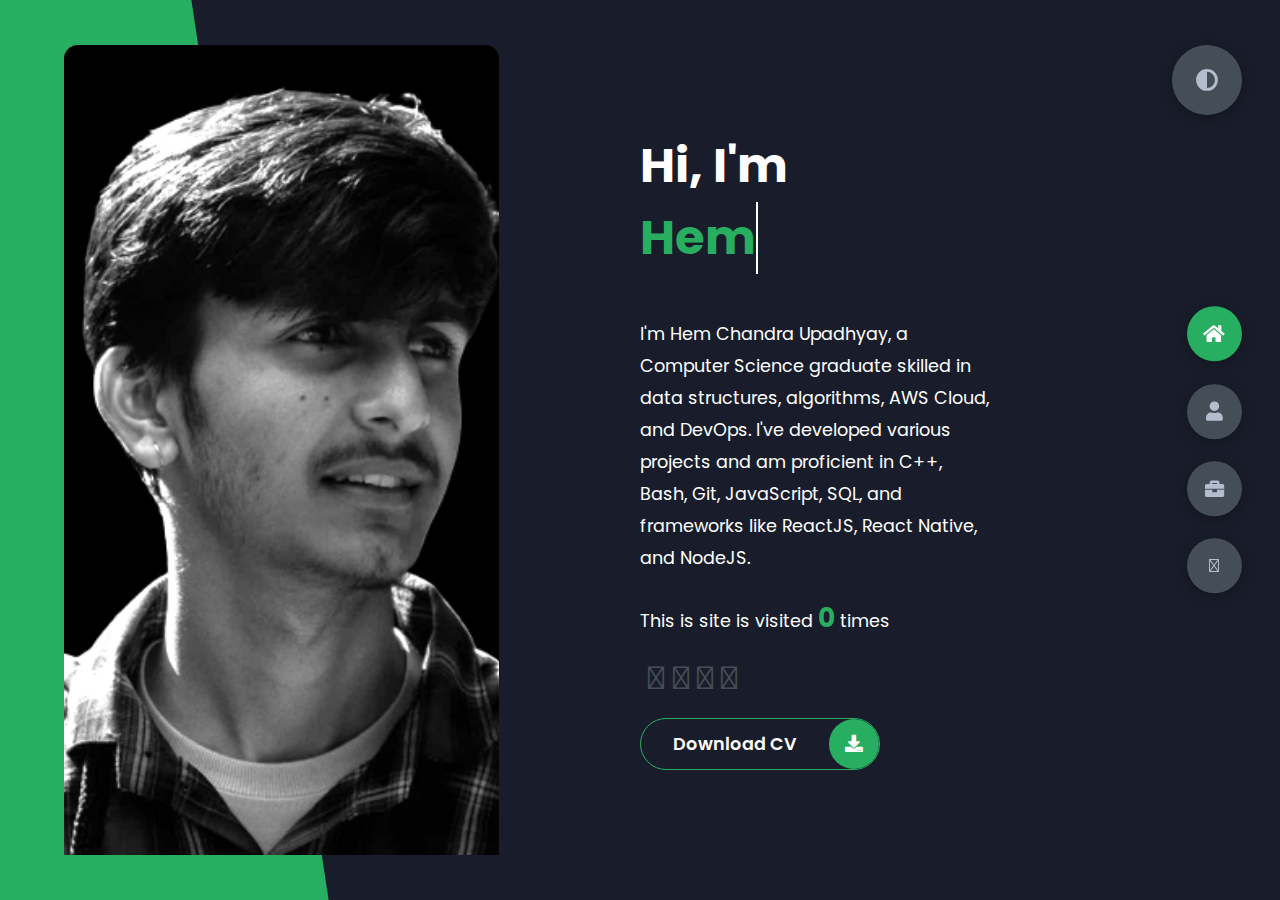
==== commit 00efec2c: "add: social meadia icons and remove garbage code" ====
--- a/index.html
+++ b/index.html
@@ -2,24 +2,35 @@
 <html lang="en">
   <head>
     <meta charset="UTF-8" />
-  <meta name="viewport" content="width=device-width, initial-scale=1.0" />
-  <meta name="description"
-    content="Portfolio | terminal Welcome to my portfolio! — Type help for a list of supported commands.">
-  <meta name="keywords" content="prithvi, hemupadhyay, portfolio, HTML, CSS, prithvi_yewale">
-  <meta name="author" content="Prithvi Yewale">
-  <meta http-equiv="refresh" content="250">
-  <link rel="shortcut icon" href="assets/favicon.png" type="image/x-icon" />
-  <link href="styles/terminal.css" rel="stylesheet" />
-  <link rel="preconnect" href="https://fonts.googleapis.com">
-  <link rel="preconnect" href="https://fonts.gstatic.com" crossorigin>
-  <link href="https://fonts.googleapis.com/css2?family=Ubuntu:wght@300&display=swap" rel="stylesheet">
-  <link rel="preconnect" href="https://fonts.googleapis.com">
-  <link rel="preconnect" href="https://fonts.gstatic.com" crossorigin>
-  <link href="https://fonts.googleapis.com/css2?family=Roboto:wght@100&display=swap" rel="stylesheet">
-  <script src="https://kit.fontawesome.com/39565093f3.js"></script>
-    
-  <title>Hem Upadhyay</title>
-    
+    <meta name="viewport" content="width=device-width, initial-scale=1.0" />
+    <meta
+      name="description"
+      content="Portfolio | terminal Welcome to my portfolio! — Type help for a list of supported commands."
+    />
+    <meta
+      name="keywords"
+      content="prithvi, hemupadhyay, portfolio, HTML, CSS, prithvi_yewale"
+    />
+    <meta name="author" content="Prithvi Yewale" />
+    <meta http-equiv="refresh" content="250" />
+    <link rel="shortcut icon" href="assets/favicon.png" type="image/x-icon" />
+    <link href="styles/terminal.css" rel="stylesheet" />
+    <link rel="preconnect" href="https://fonts.googleapis.com" />
+    <link rel="preconnect" href="https://fonts.gstatic.com" crossorigin />
+    <link
+      href="https://fonts.googleapis.com/css2?family=Ubuntu:wght@300&display=swap"
+      rel="stylesheet"
+    />
+    <link rel="preconnect" href="https://fonts.googleapis.com" />
+    <link rel="preconnect" href="https://fonts.gstatic.com" crossorigin />
+    <link
+      href="https://fonts.googleapis.com/css2?family=Roboto:wght@100&display=swap"
+      rel="stylesheet"
+    />
+    <script src="https://kit.fontawesome.com/39565093f3.js"></script>
+
+    <title>Hem Upadhyay</title>
+
     <link rel="stylesheet" href="styles/styles.css" />
     <link rel="preconnect" href="https://fonts.googleapis.com" />
     <link rel="preconnect" href="https://fonts.gstatic.com" crossorigin />
@@ -45,13 +56,38 @@
           </div>
         </div>
         <div class="right-header">
-          <h1 class="name">Hi, I'm <br/><span id="dynamic-text">Hem Chandra Upadhyay</span></h1>
+          <h1 class="name">
+            Hi, I'm <br /><span id="dynamic-text">Hem Chandra Upadhyay</span>
+          </h1>
           <p>
-            I'm Hem Chandra Upadhyay, a Computer Science graduate skilled in data structures, algorithms, AWS Cloud, and DevOps.
-            I've developed various projects and am proficient in C++, Bash, Git, JavaScript, SQL, and frameworks 
-            like ReactJS, React Native, and NodeJS.
+            I'm Hem Chandra Upadhyay, a Computer Science graduate skilled in
+            data structures, algorithms, AWS Cloud, and DevOps. I've developed
+            various projects and am proficient in C++, Bash, Git, JavaScript,
+            SQL, and frameworks like ReactJS, React Native, and NodeJS.
           </p>
-          <div class="live-count"> This is site is visited <span id="counter">0</span> times</div>
+          <div class="live-count">
+            This is site is visited <span id="counter">0</span> times
+          </div>
+          <span class="social-sites">
+            <a
+              href="https://www.linkedin.com/in/hem-upadhyay-4460b31b9/"
+              target="_blank"
+            >
+              <i class="fa-brands fa-linkedin"></i>
+            </a>
+            <a
+              href="https://www.instagram.com/hem_upadhyay_2.32/"
+              target="_blank"
+            >
+              <i class="fa-brands fa-instagram"></i>
+            </a>
+            <a href="https://x.com/hemupadhyay16" target="_blank">
+              <i class="fa-brands fa-twitter"></i>
+            </a>
+            <a href="https://github.com/hemupadhyay26" target="_blank">
+              <i class="fa-brands fa-github"></i>
+            </a>
+          </span>
           <div class="btn-con">
             <a
               href="https://drive.google.com/file/d/16_NJJKU7TCB7klhrpzA3A25VIS-F14KP/view?usp=sharing"
@@ -74,9 +110,10 @@
           <div class="left-about">
             <h4>Information About me</h4>
             <p>
-              I'm Hem Chandra Upadhyay, a Computer Science graduate skilled in data structures, algorithms, AWS Cloud, and DevOps.
-              I've developed various projects and am proficient in C++, Bash, Git, JavaScript, SQL, and frameworks 
-              like ReactJS, React Native, and NodeJS.<br />
+              I'm Hem Chandra Upadhyay, a Computer Science graduate skilled in
+              data structures, algorithms, AWS Cloud, and DevOps. I've developed
+              various projects and am proficient in C++, Bash, Git, JavaScript,
+              SQL, and frameworks like ReactJS, React Native, and NodeJS.<br />
             </p>
             <div class="btn-con">
               <a
@@ -99,24 +136,6 @@
                 </p>
               </div>
             </div>
-            <!-- <div class="about-item">
-              <div class="abt-text">
-                <p class="large-text">10+</p>
-                <p class="small-text">
-                  Years of <br />
-                  experience
-                </p>
-              </div>
-            </div>
-            <div class="about-item">
-              <div class="abt-text">
-                <p class="large-text">300+</p>
-                <p class="small-text">
-                  Happy <br />
-                  Clients
-                </p>
-              </div>
-            </div> -->
             <div class="about-item">
               <div class="abt-text">
                 <p class="large-text">350+</p>
@@ -132,38 +151,86 @@
           <h4 class="stat-title">My Skills</h4>
           <div class="tech-cards">
             <div class="tech-card">
-              <img src="https://cdn-icons-png.flaticon.com/512/1216/1216733.png" alt="HTML5 Logo" class="tech-logo">
+              <img
+                src="https://cdn-icons-png.flaticon.com/512/1216/1216733.png"
+                alt="HTML5 Logo"
+                class="tech-logo"
+              />
               <p class="tech-title">HTML5</p>
-              <a href="https://developer.mozilla.org/en-US/docs/Web/Guide/HTML/HTML5" class="tech-link" target="_blank">Learn more</a>
+              <a
+                href="https://developer.mozilla.org/en-US/docs/Web/Guide/HTML/HTML5"
+                class="tech-link"
+                target="_blank"
+                >Learn more</a
+              >
             </div>
             <div class="tech-card">
-              <img src="https://cdn-icons-png.flaticon.com/512/732/732190.png" alt="CSS3 Logo" class="tech-logo">
+              <img
+                src="https://cdn-icons-png.flaticon.com/512/732/732190.png"
+                alt="CSS3 Logo"
+                class="tech-logo"
+              />
               <p class="tech-title">CSS3</p>
-              <a href="https://developer.mozilla.org/en-US/docs/Web/CSS" class="tech-link" target="_blank">Learn more</a>
+              <a
+                href="https://developer.mozilla.org/en-US/docs/Web/CSS"
+                class="tech-link"
+                target="_blank"
+                >Learn more</a
+              >
             </div>
             <div class="tech-card">
-              <img src="https://cdn-icons-png.flaticon.com/512/5968/5968292.png" alt="JavaScript Logo" class="tech-logo">
+              <img
+                src="https://cdn-icons-png.flaticon.com/512/5968/5968292.png"
+                alt="JavaScript Logo"
+                class="tech-logo"
+              />
               <p class="tech-title">JavaScript</p>
-              <a href="https://developer.mozilla.org/en-US/docs/Web/JavaScript" class="tech-link" target="_blank">Learn more</a>
+              <a
+                href="https://developer.mozilla.org/en-US/docs/Web/JavaScript"
+                class="tech-link"
+                target="_blank"
+                >Learn more</a
+              >
             </div>
             <div class="tech-card">
-              <img src="https://cdn-icons-png.flaticon.com/512/1126/1126012.png" alt="ReactJS Logo" class="tech-logo">
+              <img
+                src="https://cdn-icons-png.flaticon.com/512/1126/1126012.png"
+                alt="ReactJS Logo"
+                class="tech-logo"
+              />
               <p class="tech-title">ReactJS</p>
-              <a href="https://reactjs.org/" class="tech-link" target="_blank">Learn more</a>
+              <a href="https://reactjs.org/" class="tech-link" target="_blank"
+                >Learn more</a
+              >
             </div>
             <div class="tech-card">
-              <img src="https://cdn-icons-png.flaticon.com/512/919/919825.png" alt="NodeJS Logo" class="tech-logo">
+              <img
+                src="https://cdn-icons-png.flaticon.com/512/919/919825.png"
+                alt="NodeJS Logo"
+                class="tech-logo"
+              />
               <p class="tech-title">NodeJS</p>
-              <a href="https://nodejs.org/" class="tech-link" target="_blank">Learn more</a>
+              <a href="https://nodejs.org/" class="tech-link" target="_blank"
+                >Learn more</a
+              >
             </div>
             <div class="tech-card">
-              <img src="https://reactnative.dev/img/header_logo.svg" alt="React Native Logo" class="tech-logo">
+              <img
+                src="https://reactnative.dev/img/header_logo.svg"
+                alt="React Native Logo"
+                class="tech-logo"
+              />
               <p class="tech-title">React Native</p>
-              <a href="https://reactnative.dev/" class="tech-link" target="_blank">Learn more</a>
-            </div>
-          </div>
-        </div>
-        
+              <a
+                href="https://reactnative.dev/"
+                class="tech-link"
+                target="_blank"
+                >Learn more</a
+              >
+            </div>
+          </div>
+        </div>
+
         <h4 class="stat-title">Education</h4>
         <div class="timeline">
           <div class="timeline-item">
@@ -171,10 +238,10 @@
               <i class="fas fa-briefcase"></i>
             </div>
             <p class="tl-duration">2020 - 2024</p>
-            <h5>Bachelor of Technology<span> - Graphic Era Hill University</span></h5>
-            <p>
-              CGPA/MARK(%): 8.76
-            </p>
+            <h5>
+              Bachelor of Technology<span> - Graphic Era Hill University</span>
+            </h5>
+            <p>CGPA/MARK(%): 8.76</p>
           </div>
           <div class="timeline-item">
             <div class="tl-icon">
@@ -182,9 +249,7 @@
             </div>
             <p class="tl-duration">2019 - 2020</p>
             <h5>12th CBSE<span> - Maharishi Vidhya Mandir school</span></h5>
-            <p>
-              CGPA/MARK(%): 75.83%
-            </p>
+            <p>CGPA/MARK(%): 75.83%</p>
           </div>
           <div class="timeline-item">
             <div class="tl-icon">
@@ -192,12 +257,11 @@
             </div>
             <p class="tl-duration">2017 - 2018</p>
             <h5>10th CBSE<span> - Jim Corbett international school</span></h5>
-            <p>
-              CGPA/MARK(%): 70.83%
-            </p>
-          </div>
+            <p>CGPA/MARK(%): 70.83%</p>
+          </div>
+        </div>
       </section>
-      <section class="container" id="portfolio">
+      <section class="container projects" id="portfolio">
         <div class="main-title">
           <h2>My <span>Projects</span><span class="bg-text">My Work</span></h2>
         </div>
@@ -212,10 +276,18 @@
             <div class="hover-items">
               <h3>Shooting ravens</h3>
               <div class="icons">
-                <a href="https://github.com/hemupadhyay26/2d_shooting_game_js" target="_blank" class="icon">
+                <a
+                  href="https://github.com/hemupadhyay26/2d_shooting_game_js"
+                  target="_blank"
+                  class="icon"
+                >
                   <i class="fab fa-github"></i>
                 </a>
-                <a href="https://hemupadhyay26.github.io/2d_shooting_game_js/" target="_blank" class="icon">
+                <a
+                  href="https://hemupadhyay26.github.io/2d_shooting_game_js/"
+                  target="_blank"
+                  class="icon"
+                >
                   <i class="far fa-copy"></i>
                 </a>
               </div>
@@ -228,7 +300,11 @@
             <div class="hover-items">
               <h3>Whatsapp Analyzer</h3>
               <div class="icons">
-                <a href="https://github.com/hemupadhyay26/whatsapp_chat-analyzer-24hr-time" target="_blank" class="icon">
+                <a
+                  href="https://github.com/hemupadhyay26/whatsapp_chat-analyzer-24hr-time"
+                  target="_blank"
+                  class="icon"
+                >
                   <i class="fab fa-github"></i>
                 </a>
               </div>
@@ -241,10 +317,13 @@
             <div class="hover-items">
               <h3>Coin Site</h3>
               <div class="icons">
-                <a href="https://github.com/hemupadhyay26/Coins-react-app-api-fetching" target="_blank" class="icon">
+                <a
+                  href="https://github.com/hemupadhyay26/Coins-react-app-api-fetching"
+                  target="_blank"
+                  class="icon"
+                >
                   <i class="fab fa-github"></i>
                 </a>
-                
               </div>
             </div>
           </div>
@@ -255,14 +334,17 @@
             <div class="hover-items">
               <h3>Spam Detection</h3>
               <div class="icons">
-                <a href="https://github.com/hemupadhyay26/Text-processing-Naive-Bayes-Spam-Filteration-" target="_blank" class="icon">
+                <a
+                  href="https://github.com/hemupadhyay26/Text-processing-Naive-Bayes-Spam-Filteration-"
+                  target="_blank"
+                  class="icon"
+                >
                   <i class="fab fa-github"></i>
                 </a>
-                
-              </div>
-            </div>
-          </div>
-          
+              </div>
+            </div>
+          </div>
+
           <div class="portfolio-item">
             <div class="image">
               <img src="img/port4.jpg" alt="" />
@@ -270,13 +352,17 @@
             <div class="hover-items">
               <h3>Class booking app</h3>
               <div class="icons">
-                <a href="https://github.com/hemupadhyay26/namaste_classroom_react_native" target="_blank" class="icon">
+                <a
+                  href="https://github.com/hemupadhyay26/namaste_classroom_react_native"
+                  target="_blank"
+                  class="icon"
+                >
                   <i class="fab fa-github"></i>
                 </a>
               </div>
             </div>
           </div>
-          
+
           <div class="portfolio-item">
             <div class="image">
               <img src="img/port7.jpg" alt="" />
@@ -284,95 +370,162 @@
             <div class="hover-items">
               <h3>More Projects</h3>
               <div class="icons">
-                <a href="https://github.com/hemupadhyay26/" target="_blank" class="icon">
+                <a
+                  href="https://github.com/hemupadhyay26/"
+                  target="_blank"
+                  class="icon"
+                >
                   <i class="fab fa-github"></i>
                 </a>
               </div>
             </div>
           </div>
-          
+        </div>
       </section>
-      
+
       <section class="container contact" id="contact">
         <div class="contact-container">
           <div class="main-title">
             <h2>Terminal <span></span><span class="bg-text">Terminal</span></h2>
           </div>
-          
-          <div style="font-family: 'Ubuntu', sans-serif;" class="overflow-hidden lazy text-[1.1rem] overflow-y-scroll">
-
-            <div class="m-2 relative overflow-hidden" onclick="document.getElementById('texter').focus();">
-
+
+          <div
+            style="font-family: 'Ubuntu', sans-serif"
+            class="overflow-hidden lazy text-[1.1rem] overflow-y-scroll"
+          >
+            <div
+              class="m-2 relative overflow-hidden"
+              onclick="document.getElementById('texter').focus();"
+            >
               <div
                 class="bg-[#1A1825D9] border-[#c4a7e7] border rounded-[7px] shadow-xl shadow-[#1d1e1fb4] resize overflow-y-scroll backdrop-blur-none transition-backdrop-filter duration-700 hover:backdrop-blur-lg"
-                style="max-height: calc(100vh + 2rem);">
-
+                style="max-height: calc(100vh + 2rem)"
+              >
                 <div class="p-4">
                   <div class="flex flex-col md:flex-row">
                     <pre
                       class="ascii pt-2 pb-5 prose lg:prose-xl text-[#9ccfd8B3] whitespace-pre-wrap inline-block break-words leading-none"
-                      style="font-family: monospace,-webkit-pictograph;">
+                      style="font-family: monospace, -webkit-pictograph"
+                    >
  ____  ____ _________ ____    ____ 
 |_   ||   _|_   ___  |_   \  /   _|
   | |__| |   | |_  \_| |   \/   |  
   |  __  |   |  _|  _  | |\  /| |  
  _| |  | |_ _| |___/ |_| |_\/_| |_ 
 |____||____|_________|_____||_____|
-
-                      </pre>
-                    <div class="pl-2 float-right" ; style="font-family: 'Ubuntu', sans-serif;">
-                      <div class="text-[#9ccfd8] md:text-[16px] text-[15px]"><i
-                          class="fa-solid fa-address-card pr-[0.9rem]"></i>Hem Upadhyay
-                        <pre class="text-[#9ccfd8]">-----------------------</pre>
-
+                    </pre>
+                    <div
+                      class="pl-2 float-right"
+                      style="font-family: 'Ubuntu', sans-serif"
+                    >
+                      <div class="text-[#9ccfd8] md:text-[16px] text-[15px]">
+                        <i class="fa-solid fa-address-card pr-[0.9rem]"></i>Hem
+                        Upadhyay
+                        <pre class="text-[#9ccfd8]">
+-----------------------</pre
+                        >
                       </div>
-
-                      <a href="https://drive.google.com/file/d/1zIAHtHJL_Jx5CDme_8HUmnRqNqNm5ka3/view?usp=sharing" target="blank">
-                        <div class="text-[#9ccfd8] text-[17.3px]"><i
-                            class="fa-solid fa-file-invoice pr-[1rem] justify-items-start"></i>Resume<a
-                            href="https://drive.google.com/file/d/1zIAHtHJL_Jx5CDme_8HUmnRqNqNm5ka3/view?usp=sharing"  target="blank"
-                            class="text-[14.8px] p-1">→ &nbsp;Download my resume....</a></div>
-                        <a href="https://github.com/hemupadhyay26" target="blank">
-                          <div class="text-[#9ccfd8] text-[17.3px]"><i
-                              class="fa-brands fa-github pr-[0.7rem] justify-items-start"></i>Github<a
-                              href="https://github.com/hemupadhyay26" target="blank" class="text-[14.8px] p-1 ">→
-                              &nbsp;github.com/hemupadhyay26</a></div>
-                          <a href="https://x.com/hemupadhyay16" target="blank">
-                            <div class="text-[#9ccfd8] text-[17.3px]"><i
-                                class="fa-brands fa-twitter pr-[0.7rem] justify-items-start"></i>Twitter<a
-                                href="https://x.com/hemupadhyay16" target="blank" class="text-[14.8px] p-1">→
-                                &nbsp;twitter/hemupadhyay</a></div>
-                            <a href="https://www.linkedin.com/in/hem-upadhyay-4460b31b9/" target="blank">
-                              <div class="text-[#9ccfd8] text-[17.3px]"><i
-                                  class="fa-brands fa-linkedin-in pr-[0.9rem] justify-items-start"></i>Linkedin<a
-                                  href="https://www.linkedin.com/in/hem-upadhyay-4460b31b9/" target="blank"
-                                  class="text-[14.8px] p-1">→ &nbsp;linkedin/hem-upadhyay-4460b31b9</a></div>
-                              <a href="https://www.instagram.com/hem_upadhyay_2.32/" target="blank">
-                                <div class="text-[#9ccfd8] text-[17.3px]"><i
-                                    class="fa-brands fa-instagram pr-[0.9rem] justify-items-start"></i>Instagram<a
-                                    href="https://www.instagram.com/hem_upadhyay_2.32/" target="blank" class="text-[14.8px] p-1">→
-                                    &nbsp;instagram/hem_upadhyay_2.32</a></div>
-
+                      <a
+                        href="https://drive.google.com/file/d/1zIAHtHJL_Jx5CDme_8HUmnRqNqNm5ka3/view?usp=sharing"
+                        target="blank"
+                      >
+                        <div class="text-[#9ccfd8] text-[17.3px]">
+                          <i
+                            class="fa-solid fa-file-invoice pr-[1rem] justify-items-start"
+                          ></i
+                          >Resume<a
+                            href="https://drive.google.com/file/d/1zIAHtHJL_Jx5CDme_8HUmnRqNqNm5ka3/view?usp=sharing"
+                            target="blank"
+                            class="text-[14.8px] p-1"
+                            >→ &nbsp;Download my resume....</a
+                          >
+                        </div></a
+                      >
+                      <a href="https://github.com/hemupadhyay26" target="blank">
+                        <div class="text-[#9ccfd8] text-[17.3px]">
+                          <i
+                            class="fa-brands fa-github pr-[0.7rem] justify-items-start"
+                          ></i
+                          >Github<a
+                            href="https://github.com/hemupadhyay26"
+                            target="blank"
+                            class="text-[14.8px] p-1"
+                            >→ &nbsp;github.com/hemupadhyay26</a
+                          >
+                        </div></a
+                      >
+                      <a href="https://x.com/hemupadhyay16" target="blank">
+                        <div class="text-[#9ccfd8] text-[17.3px]">
+                          <i
+                            class="fa-brands fa-twitter pr-[0.7rem] justify-items-start"
+                          ></i
+                          >Twitter<a
+                            href="https://x.com/hemupadhyay16"
+                            target="blank"
+                            class="text-[14.8px] p-1"
+                            >→ &nbsp;twitter/hemupadhyay</a
+                          >
+                        </div></a
+                      >
+                      <a
+                        href="https://www.linkedin.com/in/hem-upadhyay-4460b31b9/"
+                        target="blank"
+                      >
+                        <div class="text-[#9ccfd8] text-[17.3px]">
+                          <i
+                            class="fa-brands fa-linkedin-in pr-[0.9rem] justify-items-start"
+                          ></i
+                          >Linkedin<a
+                            href="https://www.linkedin.com/in/hem-upadhyay-4460b31b9/"
+                            target="blank"
+                            class="text-[14.8px] p-1"
+                            >→ &nbsp;linkedin/hem-upadhyay-4460b31b9</a
+                          >
+                        </div></a
+                      >
+                      <a
+                        href="https://www.instagram.com/hem_upadhyay_2.32/"
+                        target="blank"
+                      >
+                        <div class="text-[#9ccfd8] text-[17.3px]">
+                          <i
+                            class="fa-brands fa-instagram pr-[0.9rem] justify-items-start"
+                          ></i
+                          >Instagram<a
+                            href="https://www.instagram.com/hem_upadhyay_2.32/"
+                            target="blank"
+                            class="text-[14.8px] p-1"
+                            >→ &nbsp;instagram/hem_upadhyay_2.32
+                          </a>
+                        </div></a
+                      >
                     </div>
                   </div>
                   <div id="terminal">
                     <a id="before"></a>
                   </div>
                   <div id="command" onclick="$('texter').focus();">
-                    <input type="text" id="texter" class="texter" onkeyup="typeIt(this, event)" onkeydown="typeIt(this, event); 
-                            moveIt(this.value.length, event)" onkeypress="typeIt(this, event);"></input>
+                    <input
+                      type="text"
+                      id="texter"
+                      class="texter"
+                      onkeyup="typeIt(this, event)"
+                      onkeydown="typeIt(this, event); 
+                            moveIt(this.value.length, event)"
+                      onkeypress="typeIt(this, event);"
+                    />
                     <div id="liner">
-                      <span id="typer"></span><b class="cursor" id="cursor">█</b>
+                      <span id="typer"></span
+                      ><b class="cursor" id="cursor">█</b>
                       <div class="list"></div>
-
                     </div>
                   </div>
                   <footer class="lg:pt-[28.5%] pt-[100%]">
-                    
-                      &copy; cosmicwanderer7. All rights reserved.
-                  
-                  
-              </footer>
+                    &copy; cosmicwanderer7. All rights reserved.
+                  </footer>
+                </div>
+              </div>
+            </div>
           </div>
         </div>
       </section>
@@ -388,7 +541,7 @@
       <div class="control" data-id="portfolio">
         <i class="fas fa-briefcase"></i>
       </div>
-      <div class="control " data-id="contact">
+      <div class="control" data-id="contact">
         <i class="fa-solid fa-terminal"></i>
       </div>
     </div>
@@ -397,7 +550,7 @@
     </div>
 
     <script src="app.js"></script>
-        
+
     <script src="./js/caret.js"></script>
     <script src="./js/commands.js"></script>
     <script src="./js/main.js"></script>
--- a/styles/terminal.css
+++ b/styles/terminal.css
@@ -25,48 +25,6 @@
   --tw-content: '';
 }
 
-/*
-1. Use a consistent sensible line-height in all browsers.
-2. Prevent adjustments of font size after orientation changes in iOS.
-3. Use a more readable tab size.
-4. Use the user's configured `sans` font-family by default.
-5. Use the user's configured `sans` font-feature-settings by default.
-6. Use the user's configured `sans` font-variation-settings by default.
-7. Disable tap highlights on iOS
-*/
-
-html,
-:host {
-  line-height: 1.5;
-  /* 1 */
-  -webkit-text-size-adjust: 100%;
-  /* 2 */
-  -moz-tab-size: 4;
-  /* 3 */
-  -o-tab-size: 4;
-     tab-size: 4;
-  /* 3 */
-  font-family: ui-sans-serif, system-ui, sans-serif, "Apple Color Emoji", "Segoe UI Emoji", "Segoe UI Symbol", "Noto Color Emoji";
-  /* 4 */
-  font-feature-settings: normal;
-  /* 5 */
-  font-variation-settings: normal;
-  /* 6 */
-  -webkit-tap-highlight-color: transparent;
-  /* 7 */
-}
-
-/*
-1. Remove the margin in all browsers.
-2. Inherit line-height from `html` so users can set them as a class directly on the `html` element.
-*/
-
-body {
-  margin: 0;
-  /* 1 */
-  line-height: inherit;
-  /* 2 */
-}
 
 /*
 1. Add the correct height in Firefox.
@@ -91,20 +49,6 @@
   -webkit-text-decoration: underline dotted;
           text-decoration: underline dotted;
 }
-
-/*
-Remove the default font size and weight for headings.
-*/
-
-/* h1,
-h2,
-h3,
-h4,
-h5,
-h6 {
-  font-size: inherit;
-  font-weight: inherit;
-} */
 
 /*
 Reset links to optimize for opt-in styling instead of opt-out.
@@ -414,7 +358,6 @@
    This can trigger a poorly considered lint error in some tools but is included by design.
 */
 
-img,
 svg,
 video,
 canvas,
@@ -647,10 +590,6 @@
   background-color: #1A1825D9;
 }
 
-.bg-\[\#1\] {
-  background-color: #1;
-}
-
 .p-1 {
   padding: 0.25rem;
 }
--- a/styles/styles.css
+++ b/styles/styles.css
@@ -1067,16 +1067,27 @@
 }
 /*# sourceMappingURL=styles.css.map */
 
-.live-count {
-  background-color: none;
-  text-align: left;
-  /* font-size: 1.5em; */
-  margin-bottom: 20px;
-  color: #dde9ff;
-}
 .live-count #counter {
   display: inline-block;
   font-size: 1.5em;
   font-weight: bold;
   color: #27ae60;
+}
+.social-sites {
+  display: flex;
+  justify-content: space-evenly;
+  align-items: center;
+  width: 30%;
+  height: 5rem;
+}
+
+.social-sites i {
+  font-size: 2rem;
+  color: var(--color-grey-4);
+  transition: color 0.5s;
+}
+
+.social-sites i:hover {
+  color: var(--color-secondary);
+  cursor: pointer;
 }